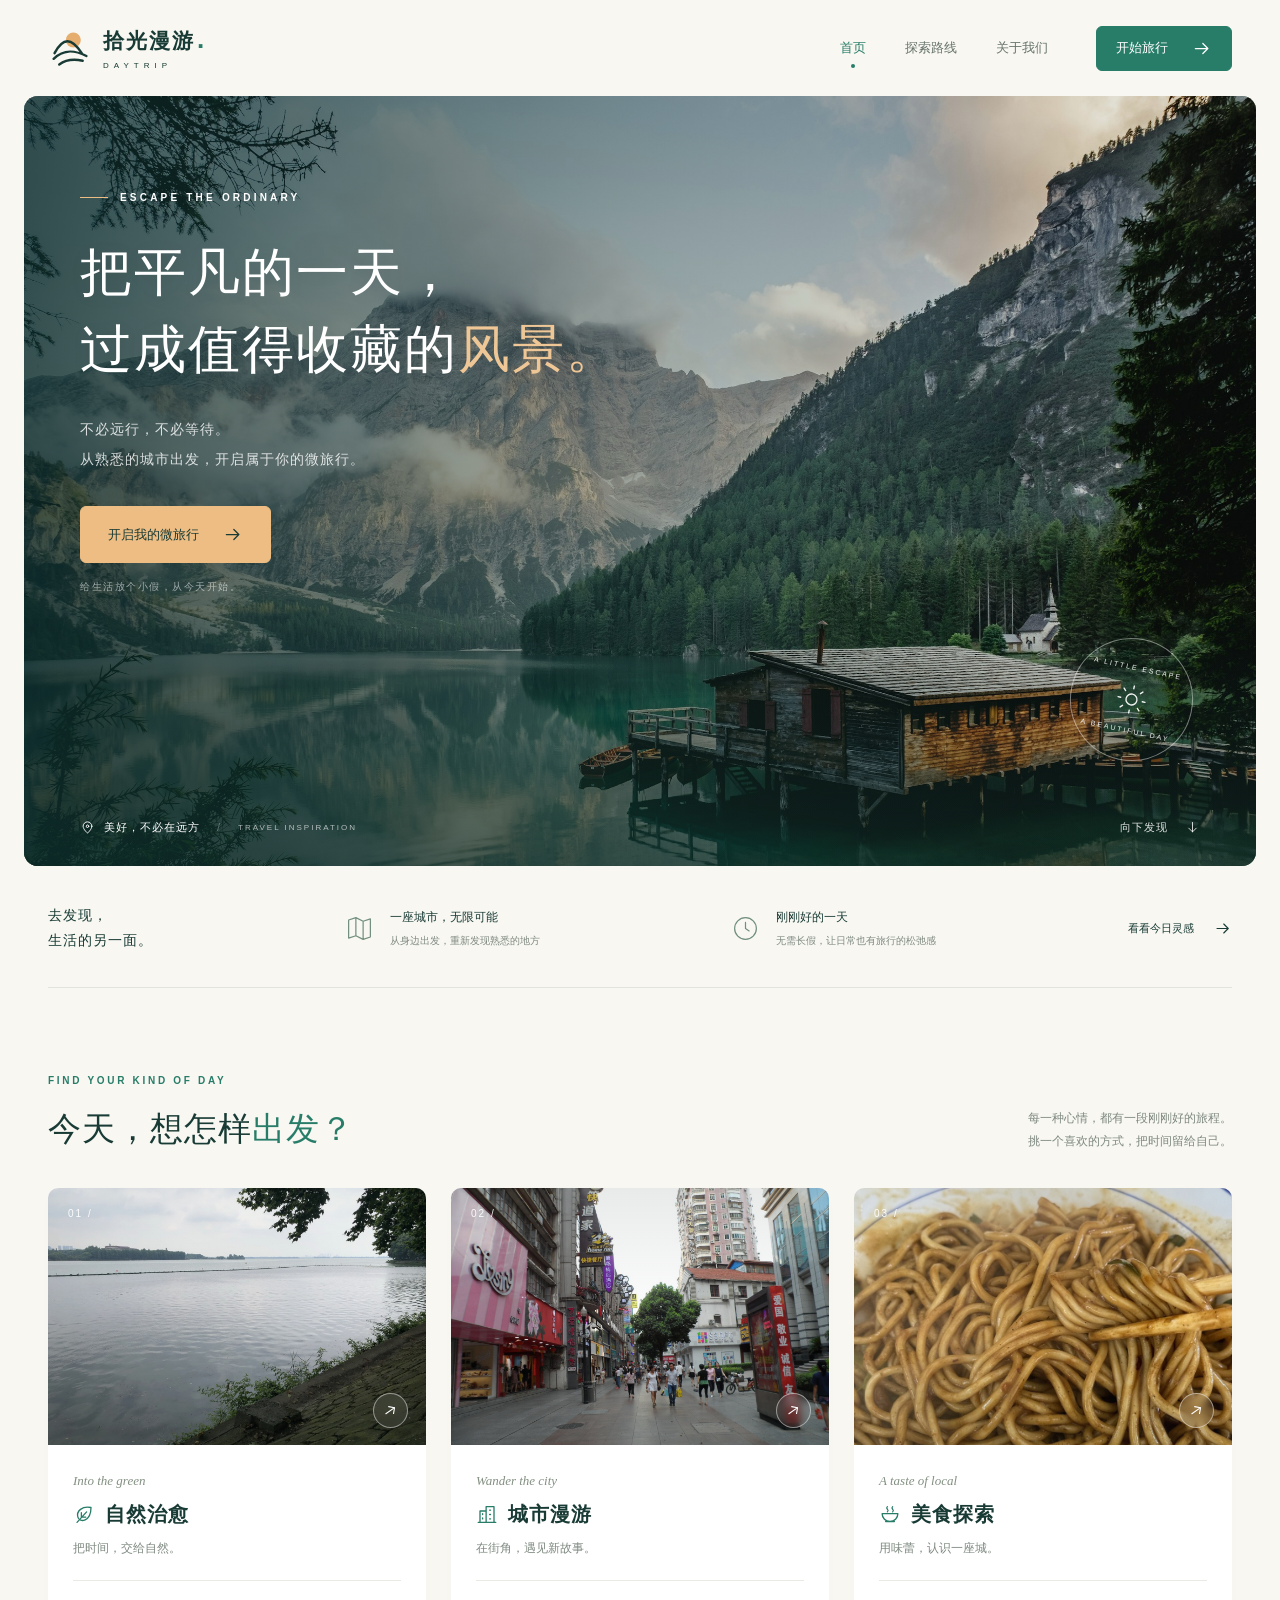
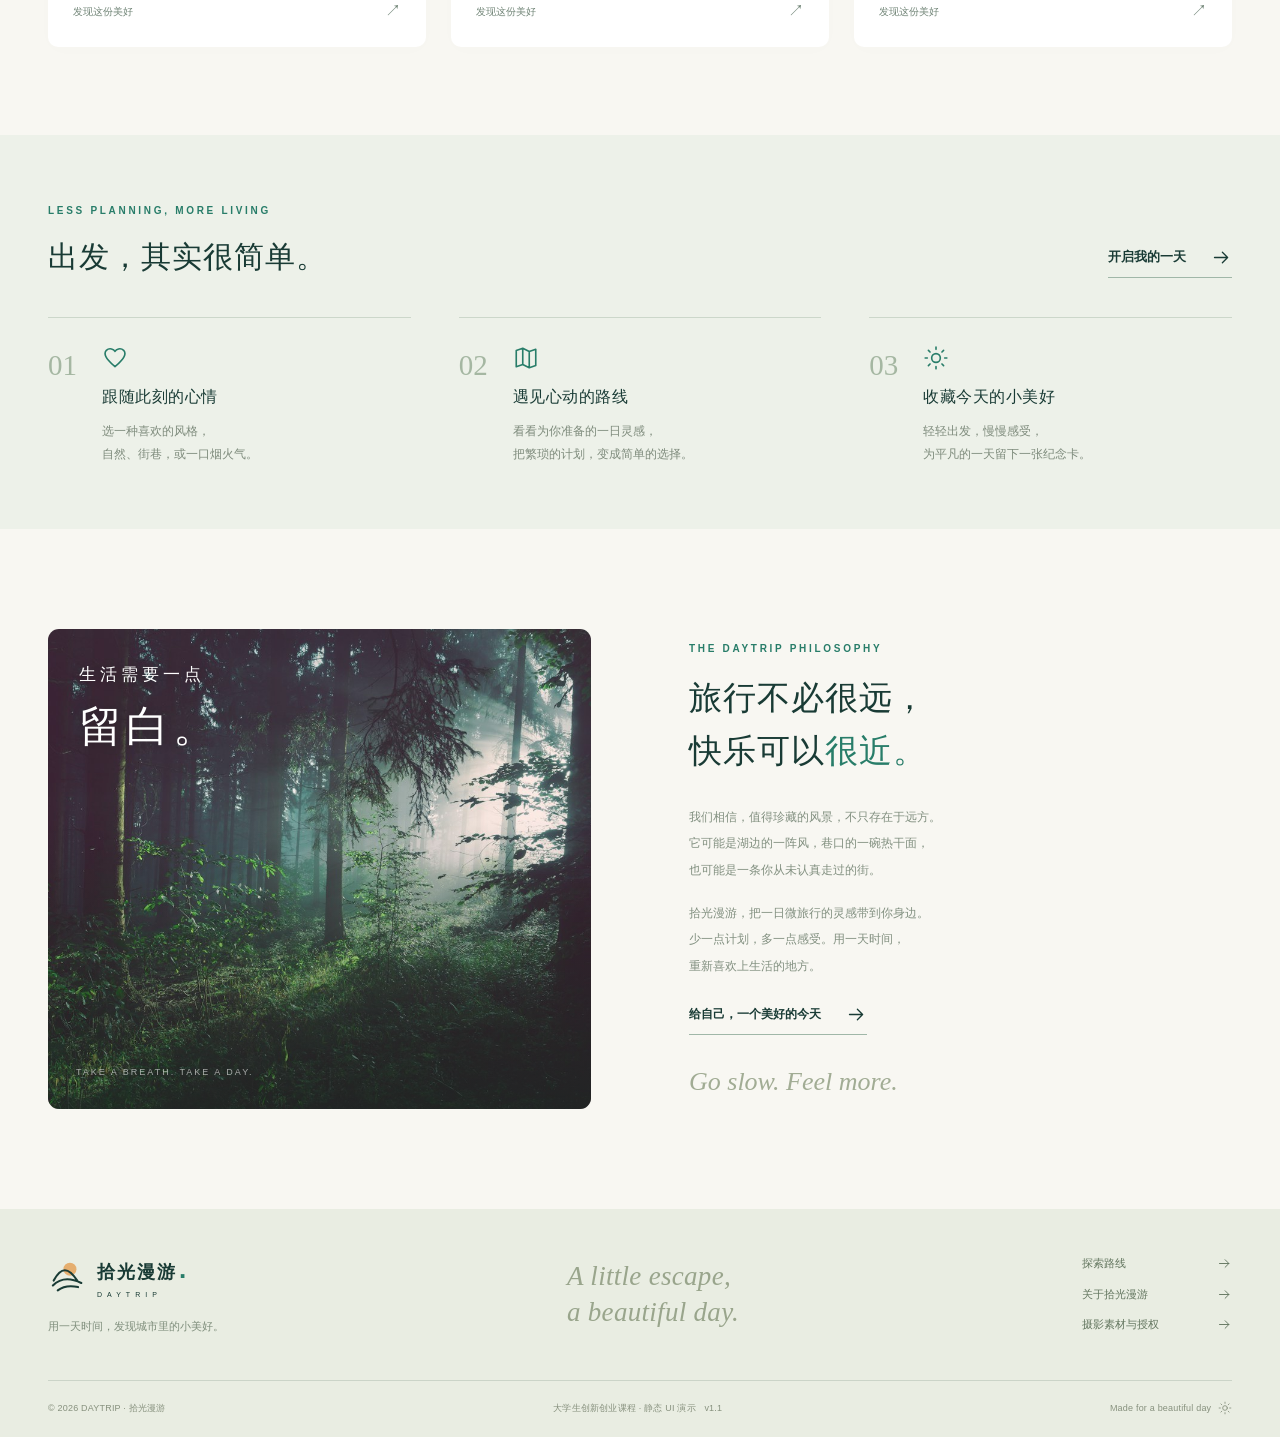
==== index.html @ 318acf4c "Publish Daytrip 1.1 static travel website" ====
<!doctype html>
<html lang="zh-CN">
  <head>
    <meta charset="UTF-8" />
    <meta name="viewport" content="width=device-width, initial-scale=1" />
    <meta name="theme-color" content="#287d69" />
    <meta
      name="description"
      content="用一天时间，发现城市里的小美好。拾光漫游，一日微旅行灵感与规划。"
    />
    <title>拾光漫游 DAYTRIP — 用一天时间，发现城市里的小美好</title>
    <link rel="icon" href="assets/favicon.svg" type="image/svg+xml" />
    <link rel="stylesheet" href="css/style.css" />
    <script src="js/data.js" defer></script>
    <script src="js/main.js" defer></script>
  </head>
  <body data-page="home">
    <a class="skip-link" href="#main-content">跳至主要内容</a>
    <header id="site-header"></header>
    <main id="main-content"></main>
    <footer id="site-footer"></footer>
    <noscript>请启用 JavaScript，以浏览拾光漫游的路线与交互内容。</noscript>
  </body>
</html>
---- css/style.css ----
@charset "UTF-8";
:root {
  --green: #287d69;
  --ink: #193b35;
  --cream: #f8f7f2;
  --sand: #edbd83;
  --mint: #e7efe9;
  --muted: #7e8980;
  --line: #e1e5dc;
  --white: #fff;
  --radius: 12px;
  --max: 1200px;
  --shadow: 0 14px 35px #193b350a;
}
* {
  box-sizing: border-box;
}
html {
  scroll-behavior: smooth;
  scroll-padding-top: 100px;
}
body {
  margin: 0;
  background: var(--cream);
  color: var(--ink);
  font-family: Arial, "PingFang SC", "Microsoft YaHei", sans-serif;
  font-size: 14px;
  line-height: 1.75;
  -webkit-font-smoothing: antialiased;
}
a {
  color: inherit;
  text-decoration: none;
}
button,
input {
  font: inherit;
}
button,
a,
input,
label {
  -webkit-tap-highlight-color: transparent;
}
button {
  cursor: pointer;
}
button:focus-visible,
a:focus-visible,
input:focus-visible {
  outline: 3px solid #d78a36;
  outline-offset: 5px;
}
button {
  color: inherit;
}
img {
  display: block;
  width: 100%;
  height: 100%;
  object-fit: cover;
}
h1,
h2,
h3,
p {
  margin: 0;
}
h1,
h2,
h3 {
  font-weight: 600;
  line-height: 1.45;
}
button svg,
a svg {
  flex-shrink: 0;
}
.icon {
  display: inline-block;
  vertical-align: middle;
  flex-shrink: 0;
  width: 21px;
  height: 21px;
}
.wrap {
  width: min(var(--max), calc(100% - 96px));
  margin-inline: auto;
}
.skip-link {
  position: fixed;
  top: -70px;
  left: 20px;
  z-index: 100;
  background: var(--ink);
  color: #fff;
  padding: 10px 20px;
}
.skip-link:focus {
  top: 10px;
}
.eyebrow {
  font-size: 10px;
  letter-spacing: 2.7px;
  font-weight: 600;
  color: var(--green);
  margin-bottom: 15px;
}
.eyebrow.light {
  color: #fff9;
  letter-spacing: 3px;
}
.serif-accent {
  color: var(--green);
}
.btn {
  display: inline-flex;
  align-items: center;
  justify-content: center;
  gap: 24px;
  border: 1px solid var(--green);
  background: var(--green);
  color: white;
  padding: 15px 25px;
  border-radius: 6px;
  font-size: 13px;
  font-weight: 500;
  line-height: 1.5;
  transition:
    background 0.25s,
    transform 0.25s,
    box-shadow 0.25s;
}
.btn .icon {
  width: 20px;
}
.btn:hover {
  background: #1c6252;
  transform: translateY(-2px);
  box-shadow: 0 7px 18px #193b3517;
}
.btn-sand {
  background: var(--sand);
  border-color: var(--sand);
  color: var(--ink);
  padding: 17px 27px;
}
.btn-sand:hover {
  background: #f7ce9b;
}
.btn-outline {
  background: transparent;
  color: var(--green);
  border-color: #a5b8ab;
}
.btn-outline:hover {
  background: var(--mint);
}
.text-link {
  display: inline-flex;
  gap: 25px;
  align-items: center;
  font-size: 13px;
  font-weight: 600;
  border-bottom: 1px solid #a0b7a8;
  padding-bottom: 9px;
  transition: gap 0.25s;
}
.text-link:hover {
  gap: 32px;
}
.brand {
  display: inline-flex;
  align-items: center;
  gap: 10px;
}
.brand-symbol {
  height: 45px;
  width: 45px;
}
.brand-words {
  display: flex;
  flex-direction: column;
}
.brand-words strong {
  font-size: 21px;
  letter-spacing: 2px;
  line-height: 1.3;
}
.brand-dot {
  color: var(--green);
  font-size: 26px;
  margin-left: 2px;
}
.brand-words small {
  font-size: 8px;
  letter-spacing: 5px;
  line-height: 1.6;
  margin-top: 3px;
}
#site-header {
  height: 96px;
  background: #f8f7f2f5;
  position: relative;
  z-index: 20;
}
.nav-wrap {
  height: 100%;
  width: calc(100% - 96px);
  margin: auto;
  display: flex;
  align-items: center;
  justify-content: space-between;
}
nav {
  display: flex;
  align-items: center;
  gap: 39px;
}
nav > a:not(.btn) {
  position: relative;
  font-size: 13px;
  color: #66736b;
  transition: color 0.2s;
}
nav > a:not(.btn):hover,
nav > a[aria-current] {
  color: var(--green);
}
nav > a[aria-current]:after {
  content: "";
  position: absolute;
  width: 4px;
  height: 4px;
  border-radius: 100%;
  background: var(--green);
  bottom: -9px;
  left: calc(50% - 2px);
}
nav .nav-cta {
  padding: 11px 19px;
  margin-left: 9px;
  gap: 24px;
}
.menu-toggle {
  display: none;
  border: 0;
  background: transparent;
  padding: 10px;
}
.hero {
  position: relative;
  min-height: 615px;
  height: calc(100svh - 130px);
  max-height: 790px;
  margin: 0 24px;
  border-radius: 14px;
  overflow: hidden;
  color: #fff;
  background: linear-gradient(125deg, #264b3f, #8aa087);
}
.hero-image,
.hero-shade {
  position: absolute;
  inset: 0;
}
.hero-image img {
  object-position: center 56%;
}
.hero-shade {
  background:
    linear-gradient(90deg, #0c2b2ac9 0%, #102e2854 48%, #102c2415 80%),
    linear-gradient(0deg, #102d2a8c, transparent 35%);
}
.hero-content {
  position: relative;
  padding: 93px 0 0;
  max-width: 1200px;
  width: calc(100% - 112px);
  margin: auto;
}
.hero .eyebrow {
  display: flex;
  align-items: center;
  gap: 12px;
  font-size: 10px;
  color: #fff;
  letter-spacing: 3.2px;
  margin-bottom: 27px;
}
.hero .eyebrow span {
  height: 1px;
  width: 28px;
  background: #edbd83;
}
.hero h1 {
  font-size: clamp(38px, 4.05vw, 64px);
  line-height: 1.5;
  letter-spacing: 2px;
  font-weight: 500;
  text-shadow: 0 2px 20px #0001;
}
.hero h1 span {
  color: #efc695;
}
.hero-content > p {
  font-size: 14px;
  line-height: 2.15;
  letter-spacing: 1px;
  color: #ffffffcf;
  margin-top: 25px;
}
.hero-content > .btn {
  margin-top: 32px;
}
.hero-note {
  display: block;
  font-size: 10px;
  letter-spacing: 1.5px;
  color: #ffffff91;
  margin-top: 15px;
}
.hero-bottom {
  position: absolute;
  bottom: 28px;
  left: 56px;
  right: 56px;
  display: flex;
  align-items: center;
  justify-content: space-between;
  font-size: 11px;
  letter-spacing: 1px;
}
.hero-bottom > span {
  display: flex;
  align-items: center;
  gap: 9px;
}
.hero-bottom .icon {
  width: 15px;
}
.hero-bottom i {
  font-style: normal;
  opacity: 0.3;
  margin: 0 8px;
}
.hero-bottom small {
  font-size: 8px;
  letter-spacing: 2px;
  opacity: 0.65;
}
.scroll-link {
  display: flex;
  align-items: center;
  gap: 17px;
  color: #fffd;
}
.scroll-link svg {
  transform: rotate(90deg);
}
.hero-seal {
  position: absolute;
  right: 63px;
  bottom: 105px;
  width: 123px;
  height: 123px;
  border: 1px solid #ffffff70;
  border-radius: 100%;
  display: flex;
  flex-direction: column;
  align-items: center;
  justify-content: center;
  gap: 9px;
  transform: rotate(12deg);
  color: #fffe;
}
.hero-seal span {
  font-size: 7px;
  letter-spacing: 2px;
}
.hero-seal .icon {
  width: 33px;
  height: 33px;
  stroke-width: 1;
}
.intro-bar {
  display: flex;
  align-items: center;
  justify-content: space-between;
  padding: 37px 0 34px;
  border-bottom: 1px solid var(--line);
  gap: 20px;
}
.intro-bar-title {
  font-size: 14px;
  line-height: 1.8;
  letter-spacing: 1px;
}
.intro-bar-title strong {
  font-weight: 500;
}
.intro-bar > div:not(:first-child) {
  display: flex;
  align-items: center;
  gap: 16px;
}
.intro-bar > div > .icon {
  width: 29px;
  height: 29px;
  color: #718f7c;
  stroke-width: 1;
}
.intro-bar b {
  font-size: 12px;
  font-weight: 500;
  display: block;
  margin-bottom: 4px;
}
.intro-bar small {
  font-size: 10px;
  color: var(--muted);
  display: block;
}
.intro-bar > a {
  font-size: 11px;
  display: flex;
  align-items: center;
  gap: 20px;
}
.intro-bar > a svg {
  width: 18px;
}
.section {
  padding: 84px 0 88px;
}
.section-heading {
  display: flex;
  align-items: flex-end;
  justify-content: space-between;
  margin-bottom: 35px;
  gap: 25px;
}
.section-heading h2,
.about-copy h2 {
  font-size: 33px;
  letter-spacing: 1px;
  font-weight: 500;
}
.section-heading p {
  color: var(--muted);
  font-size: 12px;
  line-height: 1.9;
}
.theme-grid {
  display: grid;
  grid-template-columns: repeat(3, minmax(0, 1fr));
  gap: 25px;
}
.theme-card {
  display: block;
  min-width: 0;
  border-radius: 10px;
  transition: transform 0.3s;
  background: var(--white);
  overflow: hidden;
  box-shadow: 0 3px 20px #193b3503;
}
.theme-card:hover {
  transform: translateY(-6px);
}
.theme-photo {
  height: 257px;
  position: relative;
  overflow: hidden;
  background: linear-gradient(130deg, #69897e, #b0be99);
}
.theme-photo:after {
  content: "";
  position: absolute;
  inset: 0;
  background: linear-gradient(180deg, #10231e18 0%, transparent 55%, #10231e30);
}
.theme-photo img {
  transition: transform 0.65s;
}
.theme-card:hover img {
  transform: scale(1.045);
}
.photo-number {
  position: absolute;
  left: 20px;
  top: 17px;
  font-size: 10px;
  letter-spacing: 2px;
  color: #fffe;
  z-index: 1;
}
.circle-link {
  position: absolute;
  bottom: 17px;
  right: 18px;
  z-index: 1;
  width: 35px;
  height: 35px;
  display: grid;
  place-items: center;
  border: 1px solid #fff7;
  border-radius: 100%;
  color: #fff;
  background: #fff1;
  backdrop-filter: blur(5px);
}
.circle-link svg {
  width: 17px;
  transform: rotate(-35deg);
}
.theme-body {
  padding: 23px 25px 22px;
}
.theme-english {
  font-family: Georgia, "Times New Roman", serif;
  font-style: italic;
  color: #839082;
  font-size: 13px;
}
.theme-body h3 {
  font-size: 20px;
  display: flex;
  align-items: center;
  gap: 10px;
  margin: 8px 0 9px;
  letter-spacing: 1px;
}
.theme-body h3 svg {
  color: var(--green);
  width: 22px;
}
.theme-body p {
  font-size: 12px;
  color: var(--muted);
}
.theme-action {
  display: flex;
  align-items: center;
  justify-content: space-between;
  margin-top: 21px;
  padding-top: 16px;
  border-top: 1px solid #e7ebe4;
  font-size: 10px;
  color: #718577;
}
.theme-action > span {
  font-size: 16px;
}
.how-section {
  background: #edf1e9;
  padding: 67px 0 63px;
  position: relative;
  overflow: hidden;
}
.how-section .section-heading {
  margin-bottom: 39px;
}
.how-section h2 {
  font-size: 30px;
}
.how-grid {
  display: grid;
  grid-template-columns: repeat(3, 1fr);
  gap: 48px;
}
.how-step {
  position: relative;
  border-top: 1px solid #ccd7ca;
  padding: 26px 0 0 54px;
}
.step-number {
  position: absolute;
  left: 0;
  top: 27px;
  font-family: Georgia, serif;
  font-size: 29px;
  color: #a5b7a2;
  line-height: 1.4;
}
.how-icon {
  margin-bottom: 14px;
  color: var(--green);
}
.how-icon svg {
  width: 26px;
  height: 26px;
}
.how-step h3 {
  font-size: 16px;
  font-weight: 500;
  letter-spacing: 0.5px;
  margin-bottom: 12px;
}
.how-step p {
  font-size: 12px;
  line-height: 1.9;
  color: #7e8b7c;
}
.about-section {
  display: grid;
  grid-template-columns: 1fr 1fr;
  gap: 98px;
  padding-block: 100px;
  align-items: center;
}
.about-photo {
  height: 480px;
  border-radius: 11px;
  overflow: hidden;
  position: relative;
  background: #4c6f55;
}
.about-photo:after {
  content: "";
  position: absolute;
  inset: 0;
  background: linear-gradient(0deg, #0b29187d, transparent 60%);
}
.photo-caption {
  position: absolute;
  bottom: 28px;
  left: 28px;
  color: #fff9;
  font-size: 9px;
  letter-spacing: 2px;
  z-index: 1;
}
.photo-label {
  position: absolute;
  top: 31px;
  left: 31px;
  z-index: 1;
  color: white;
  letter-spacing: 4px;
  font-size: 17px;
  text-shadow: 0 1px 10px #0004;
}
.photo-label em {
  font-size: 43px;
  font-weight: 400;
  font-style: normal;
}
.about-copy h2 {
  line-height: 1.6;
  margin-bottom: 26px;
}
.about-copy > p {
  font-size: 12px;
  color: #829080;
  line-height: 2.2;
  margin-top: 17px;
}
.about-copy .text-link {
  margin-top: 25px;
  font-size: 12px;
}
.about-signature {
  display: block;
  font:
    italic 26px Georgia,
    serif;
  color: #a1ac94;
  margin-top: 32px;
}
.footer-main {
  display: flex;
  justify-content: space-between;
  align-items: center;
  gap: 20px;
  padding-block: 44px;
  border-bottom: 1px solid #cbd4c8;
}
.footer-main .brand-symbol {
  height: 39px;
  width: 39px;
}
.footer-main .brand-words strong {
  font-size: 18px;
}
.footer-main .brand-words small {
  font-size: 7px;
}
.footer-main p {
  font-size: 11px;
  color: #7f8e7c;
  margin-top: 13px;
}
.footer-script {
  font:
    italic 27px/1.35 Georgia,
    serif;
  color: #99a58c;
  letter-spacing: 0.3px;
}
.footer-links {
  display: flex;
  flex-direction: column;
  gap: 11px;
  min-width: 150px;
}
.footer-links a {
  font-size: 11px;
  display: flex;
  align-items: center;
  justify-content: space-between;
  gap: 30px;
  color: #63765f;
}
.footer-links .icon {
  width: 15px;
  height: 15px;
}
.footer-bottom {
  padding-block: 20px;
  display: flex;
  justify-content: space-between;
  gap: 20px;
  font-size: 9px;
  color: #87917e;
  letter-spacing: 0.2px;
}
.footer-bottom .icon {
  width: 14px;
  height: 14px;
  margin-left: 4px;
}
.version {
  margin-left: 6px;
}
#site-footer {
  background: #e9ede2;
}
.progress-steps {
  display: flex;
  align-items: center;
  justify-content: center;
  padding-top: 40px;
  gap: 26px;
  font-size: 11px;
  color: #a2aaa0;
}
.progress-steps > span {
  display: flex;
  align-items: center;
  gap: 9px;
}
.progress-steps b {
  border: 1px solid #d7dfd3;
  border-radius: 50%;
  width: 26px;
  height: 26px;
  display: grid;
  place-items: center;
  font-size: 9px;
  font-weight: 400;
}
.progress-steps b svg {
  width: 13px;
}
.progress-steps > i {
  width: 64px;
  height: 1px;
  background: #dfe5db;
}
.progress-steps > .active {
  color: var(--green);
}
.progress-steps > .active b {
  border-color: #9ab6a4;
  background: #e8efe7;
}
.page-heading {
  text-align: center;
  padding: 45px 0 40px;
}
.page-heading h1 {
  font-size: 35px;
  font-weight: 500;
  letter-spacing: 1px;
  line-height: 1.6;
}
.page-heading > p {
  font-size: 12px;
  color: #859080;
  margin-top: 13px;
  line-height: 2;
}
.planner-section {
  padding-bottom: 83px;
}
.style-fieldset,
.duration-fieldset {
  border: 0;
  padding: 0;
  margin: 0;
  min-width: 0;
}
legend {
  font-size: 13px;
  font-weight: 500;
  padding: 0;
  margin-bottom: 20px;
}
legend > span {
  color: #95a68e;
  font-family: Georgia, serif;
  margin-right: 10px;
}
legend small {
  font-size: 10px;
  color: #99a18f;
  font-weight: 400;
  margin-left: 14px;
}
.choice-card {
  cursor: pointer;
  background: transparent;
  box-shadow: none;
  position: relative;
  overflow: visible;
}
.choice-card input {
  position: absolute;
  opacity: 0;
  width: 1px;
  height: 1px;
}
.choice-content {
  display: block;
  border: 2px solid transparent;
  background: white;
  border-radius: 11px;
  overflow: hidden;
  transition:
    border-color 0.2s,
    box-shadow 0.2s;
}
.choice-content .theme-photo {
  height: 228px;
}
.choice-content .theme-body {
  padding: 20px 22px 23px;
}
.choice-content .theme-body h3 {
  font-size: 19px;
}
.choice-content .theme-body p {
  font-size: 11px;
}
.choice-card input:checked + .choice-content {
  border-color: var(--green);
  box-shadow: 0 0 0 4px #287d6908;
}
.choice-card input:focus-visible + .choice-content {
  outline: 3px solid #d78a36;
  outline-offset: 4px;
}
.selection-mark {
  position: absolute;
  top: 17px;
  right: 17px;
  border: 1px solid #fffa;
  background: #fff2;
  border-radius: 50%;
  width: 25px;
  height: 25px;
  display: grid;
  place-items: center;
  z-index: 2;
  transition: background 0.2s;
}
.selection-mark .icon {
  width: 15px;
  opacity: 0;
  color: #fff;
}
.choice-card input:checked + .choice-content .selection-mark {
  background: var(--green);
  border-color: var(--green);
}
.choice-card input:checked + .choice-content .selection-mark svg {
  opacity: 1;
}
.duration-fieldset {
  margin-top: 36px;
}
.duration-options {
  display: grid;
  grid-template-columns: 1fr 1fr;
  gap: 20px;
}
.duration-options label {
  position: relative;
  cursor: pointer;
}
.duration-options input {
  position: absolute;
  opacity: 0;
}
.duration-options label > span {
  border: 1px solid var(--line);
  border-radius: 8px;
  padding: 17px 24px;
  display: flex;
  gap: 16px;
  align-items: center;
  transition:
    background 0.2s,
    border-color 0.2s;
  background: #fff8;
}
.duration-options svg {
  color: #8ca38b;
  width: 25px;
  height: 25px;
}
.duration-options b {
  display: block;
  font-size: 13px;
  font-weight: 500;
}
.duration-options small {
  display: block;
  font-size: 10px;
  color: #95a08e;
  margin-top: 4px;
}
.duration-options i {
  width: 16px;
  height: 16px;
  border: 1px solid #b6c2b1;
  border-radius: 50%;
  margin-left: auto;
  flex-shrink: 0;
}
.duration-options input:checked + span {
  background: #eaf0e8;
  border-color: #78a08a;
}
.duration-options input:checked + span i {
  border: 5px solid var(--green);
  background: white;
}
.duration-options input:focus-visible + span {
  outline: 3px solid #d78a36;
  outline-offset: 4px;
}
.choose-bottom {
  display: flex;
  align-items: center;
  justify-content: space-between;
  margin-top: 35px;
  padding-top: 26px;
  border-top: 1px solid var(--line);
  gap: 25px;
}
.choose-bottom > p {
  font-size: 11px;
  color: #7d8d78;
}
.choose-bottom > p svg {
  width: 15px;
  margin-right: 5px;
}
.choose-bottom > p small {
  display: block;
  font-size: 9px;
  color: #98a18f;
  margin-top: 6px;
}
.choose-bottom .btn {
  gap: 40px;
  white-space: nowrap;
}
.routes-section {
  padding-bottom: 70px;
}
.routes-section .page-heading {
  padding-bottom: 43px;
}
.route-toolbar {
  display: flex;
  justify-content: space-between;
  align-items: center;
  padding-bottom: 20px;
  margin-bottom: 25px;
  border-bottom: 1px solid var(--line);
  gap: 20px;
}
.city-label {
  display: inline-flex;
  gap: 7px;
  align-items: center;
  font-size: 12px;
}
.city-label .icon {
  width: 17px;
  color: var(--green);
}
.city-label > span {
  font-size: 9px;
  letter-spacing: 2px;
  color: #9aa490;
  margin-left: 5px;
}
.route-filters {
  display: flex;
  gap: 5px;
}
.filter {
  border: 0;
  background: transparent;
  padding: 8px 16px;
  border-radius: 5px;
  color: #7c8b75;
  font-size: 11px;
  transition: background 0.2s;
}
.filter:hover {
  background: #edf0e9;
}
.filter.active {
  background: var(--green);
  color: white;
}
.filter small {
  font-size: 9px;
  opacity: 0.7;
  margin-left: 5px;
}
.route-grid {
  display: grid;
  grid-template-columns: repeat(3, minmax(0, 1fr));
  gap: 24px;
}
.route-card {
  background: white;
  border-radius: 11px;
  overflow: hidden;
  box-shadow: var(--shadow);
  transition: transform 0.3s;
  min-width: 0;
}
.route-card[hidden] {
  display: none;
}
.route-card:hover {
  transform: translateY(-5px);
}
.route-photo {
  display: block;
  height: 260px;
  overflow: hidden;
  position: relative;
  background: linear-gradient(135deg, #769c8b, #b7bc95);
}
.route-photo:after {
  content: "";
  position: absolute;
  inset: 0;
  background: linear-gradient(0deg, #153c3270, transparent 60%);
}
.route-photo img {
  transition: transform 0.6s;
}
.route-photo:hover img {
  transform: scale(1.04);
}
.recommended {
  position: absolute;
  top: 18px;
  left: 18px;
  background: #faf9ed;
  color: var(--green);
  font-size: 10px;
  border-radius: 4px;
  padding: 4px 12px;
  z-index: 1;
}
.route-photo-caption {
  position: absolute;
  bottom: 19px;
  left: 23px;
  font:
    italic 19px Georgia,
    serif;
  color: white;
  z-index: 1;
}
.route-card-body {
  padding: 23px;
}
.route-card-meta {
  display: flex;
  justify-content: space-between;
  align-items: center;
  gap: 8px;
}
.tag {
  display: inline-flex;
  align-items: center;
  gap: 5px;
  font-size: 10px;
  line-height: 1.5;
  padding: 5px 9px;
  border-radius: 4px;
  color: #337c5f;
  background: #edf3e9;
}
.tag svg {
  width: 13px;
  height: 13px;
}
.tag.blue {
  color: #5a818e;
  background: #ecf2f4;
}
.tag.orange {
  color: #a77743;
  background: #fcf0e0;
}
.route-card-meta > span:last-child {
  font-size: 9px;
  color: #8b9687;
  display: flex;
  gap: 5px;
  align-items: center;
}
.route-card-meta > span:last-child svg {
  width: 13px;
  height: 13px;
}
.route-card h2 {
  font-size: 19px;
  margin: 16px 0 12px;
  font-weight: 500;
}
.route-card h2 a:hover {
  color: var(--green);
}
.route-card-body > p {
  font-size: 11px;
  line-height: 2;
  color: #8a9383;
  min-height: 44px;
}
.keywords {
  display: flex;
  gap: 10px;
  flex-wrap: wrap;
  margin-top: 16px;
  color: #96a18f;
  font-size: 9px;
}
.keywords span:before {
  content: "#";
  margin-right: 2px;
  opacity: 0.6;
}
.route-card-bottom {
  border-top: 1px solid #e8ece4;
  margin-top: 24px;
  padding-top: 19px;
  display: flex;
  align-items: center;
  justify-content: space-between;
  gap: 10px;
}
.route-card-bottom > span > b {
  font-size: 16px;
  font-weight: 500;
  line-height: 1.4;
  color: var(--green);
  display: block;
}
.route-card-bottom b small {
  font-size: 9px;
  color: #a2ab9a;
  font-weight: 400;
}
.route-card-bottom > span > small {
  font-size: 8px;
  color: #98a28d;
  display: block;
  margin-top: 3px;
}
.btn-small {
  font-size: 11px;
  padding: 11px 15px;
  gap: 15px;
}
.btn-small svg {
  width: 15px;
  height: 15px;
}
.recommend-note {
  margin: -3px 0 23px;
  background: #eaf0e7;
  border-radius: 5px;
  padding: 12px 17px;
  color: #668160;
  font-size: 11px;
  display: flex;
  align-items: center;
  gap: 8px;
}
.recommend-note > .icon {
  width: 16px;
  height: 16px;
}
.recommend-note > a {
  margin-left: auto;
  display: flex;
  gap: 9px;
  align-items: center;
  font-size: 10px;
  white-space: nowrap;
}
.recommend-note a svg {
  width: 15px;
  height: 15px;
}
.route-footnote {
  text-align: center;
  color: #73876b;
  font-size: 12px;
  margin: 31px auto 0;
}
.route-footnote > .icon {
  width: 16px;
  height: 16px;
  margin-right: 5px;
}
.route-footnote > span {
  display: block;
  color: #9ca491;
  font-size: 9px;
  margin-top: 7px;
}
.route-help {
  background: #eaf0e5;
  margin-top: 53px;
  border-radius: 10px;
  padding: 32px 36px;
  display: flex;
  justify-content: space-between;
  align-items: center;
  gap: 25px;
}
.route-help .eyebrow {
  font-size: 8px;
  letter-spacing: 2px;
  display: block;
  margin-bottom: 6px;
}
.route-help h3 {
  font-size: 22px;
  font-weight: 500;
}
.route-help p {
  font-size: 11px;
  color: #89947e;
  margin-top: 8px;
}
.route-help .text-link {
  font-size: 11px;
  white-space: nowrap;
}
.detail-hero {
  height: 410px;
  position: relative;
  overflow: hidden;
  background: linear-gradient(110deg, #28594c, #8fab97);
  color: white;
  margin: 0 24px;
  border-radius: 12px;
}
.detail-hero-image,
.detail-overlay {
  position: absolute;
  inset: 0;
}
.detail-hero-image img {
  object-position: center 55%;
}
.detail-overlay {
  background:
    linear-gradient(90deg, #113d33cc, #12392d45),
    linear-gradient(0deg, #10382e66, transparent);
}
.detail-hero-content {
  position: relative;
  height: 100%;
  padding-block: 28px 38px;
  display: flex;
  flex-direction: column;
  justify-content: space-between;
}
.back-light {
  display: flex;
  align-items: center;
  gap: 10px;
  font-size: 11px;
  color: #fff9;
  align-self: flex-start;
}
.back-light:hover {
  color: #fff;
}
.back-light svg {
  width: 16px;
}
.detail-hero .tag {
  background: #ffffff26;
  color: white;
  backdrop-filter: blur(5px);
  padding: 5px 11px;
  margin-bottom: 18px;
}
.detail-hero .eyebrow {
  font-size: 9px;
  margin-bottom: 11px;
}
.detail-hero h1 {
  font-size: 43px;
  font-weight: 500;
  letter-spacing: 2px;
  margin-bottom: 12px;
}
.detail-hero p {
  font-size: 13px;
  letter-spacing: 1px;
  color: #fffc;
}
.detail-location {
  position: absolute;
  right: 0;
  bottom: 39px;
  font-size: 10px;
  letter-spacing: 1px;
  display: flex;
  gap: 7px;
  align-items: center;
  color: #fffb;
}
.detail-location svg {
  width: 16px;
  height: 16px;
}
.overview {
  padding: 29px 0 30px;
  display: grid;
  grid-template-columns: repeat(4, 1fr);
  border-bottom: 1px solid var(--line);
  gap: 20px;
}
.overview > div {
  display: flex;
  align-items: center;
  gap: 14px;
  padding-left: 22px;
  border-left: 1px solid var(--line);
}
.overview > div:first-child {
  border: 0;
  padding-left: 0;
}
.overview > div > .icon {
  color: #7e9b7d;
  width: 24px;
  height: 24px;
}
.overview small {
  display: block;
  font-size: 10px;
  color: #9aa48e;
  margin-bottom: 5px;
}
.overview b {
  display: block;
  font-size: 12px;
  font-weight: 500;
}
.detail-grid {
  display: grid;
  grid-template-columns: minmax(0, 1fr) 300px;
  gap: 75px;
  padding-top: 53px;
}
.itinerary > h2 {
  font-size: 29px;
  font-weight: 500;
}
.itinerary-intro {
  font-size: 12px;
  color: #8f9a84;
  margin-top: 12px;
}
.timeline {
  list-style: none;
  padding: 0;
  margin: 38px 0 0;
}
.timeline-item {
  display: flex;
  position: relative;
  gap: 22px;
  padding-bottom: 33px;
}
.timeline-item:before {
  content: "";
  position: absolute;
  top: 25px;
  bottom: -1px;
  left: 67px;
  border-left: 1px dashed #c8d4c1;
}
.timeline-item:last-child:before {
  display: none;
}
.timeline-time {
  display: flex;
  align-items: flex-start;
  gap: 16px;
  flex-shrink: 0;
  padding-top: 0;
}
.timeline-time > span {
  font-size: 12px;
  color: #74926e;
  min-width: 40px;
  padding-top: 2px;
}
.timeline-time > i {
  font-size: 8px;
  width: 22px;
  height: 22px;
  display: grid;
  place-items: center;
  background: #e4eddf;
  color: #65865f;
  font-style: normal;
  border: 4px solid var(--cream);
  border-radius: 50%;
  position: relative;
  z-index: 1;
}
.timeline-content {
  flex: 1;
  min-width: 0;
  padding-top: 0;
}
.stop-label {
  display: flex;
  gap: 5px;
  align-items: center;
  color: #8c9b81;
  font-size: 9px;
}
.stop-label .icon {
  width: 13px;
  height: 13px;
}
.timeline-content h3 {
  font-size: 17px;
  font-weight: 500;
  margin-top: 9px;
  line-height: 1.6;
}
.timeline-content p {
  font-size: 11px;
  color: #88917f;
  line-height: 2.05;
  margin-top: 9px;
}
.stop-photo {
  height: 200px;
  margin-top: 18px;
  border-radius: 7px;
  overflow: hidden;
  background: linear-gradient(120deg, #87a48a, #c4c9b1);
}
.journey-sidebar {
  align-self: start;
  position: sticky;
  top: 26px;
}
.mini-map {
  border: 1px solid #e1e6d9;
  background: #eff3ea;
  border-radius: 10px;
  text-align: center;
  padding: 25px 19px 20px;
  overflow: hidden;
}
.mini-map .eyebrow {
  font-size: 8px;
  letter-spacing: 2px;
  margin-bottom: 9px;
}
.mini-map h3 {
  font-size: 17px;
  font-weight: 500;
}
.route-drawing {
  width: 100%;
  height: 210px;
  margin: 4px 0;
}
.route-drawing text {
  fill: #7b9471;
  font-size: 10px;
  font-family: Arial, "Microsoft YaHei", sans-serif;
}
.mini-map > p {
  font-size: 12px;
  line-height: 2;
  color: #789070;
}
.mini-map > small {
  display: block;
  font-size: 8px;
  color: #a3af94;
  margin-top: 13px;
}
.tips {
  margin-top: 26px;
  padding: 23px 0 0;
  border-top: 1px solid var(--line);
}
.tips h3 {
  font-size: 13px;
  font-weight: 500;
  display: flex;
  align-items: center;
  gap: 9px;
}
.tips h3 svg {
  width: 20px;
  height: 20px;
  color: #9da779;
}
.tips ul {
  padding-left: 17px;
  margin: 15px 0 0;
}
.tips li {
  font-size: 11px;
  color: #8e9982;
  margin-bottom: 10px;
  padding-left: 4px;
}
.tips li::marker {
  color: #a2b393;
}
.demo-note {
  font-size: 9px;
  line-height: 1.9;
  color: #a3ab98;
  margin-top: 22px;
  padding-top: 17px;
  border-top: 1px solid var(--line);
}
.detail-finish {
  background: #eaf0e5;
  border-radius: 10px;
  padding: 33px;
  display: flex;
  align-items: center;
  justify-content: space-between;
  gap: 25px;
  margin-top: 5px;
}
.detail-finish .eyebrow {
  font-size: 8px;
  margin-bottom: 9px;
}
.detail-finish h2 {
  font-size: 24px;
  font-weight: 500;
}
.detail-finish p {
  font-size: 11px;
  color: #91a087;
  margin-top: 9px;
}
.detail-finish .btn {
  white-space: nowrap;
  gap: 20px;
  font-size: 12px;
}
.detail-back {
  margin: 28px 0 52px;
  font-size: 11px;
  gap: 10px;
}
.detail-back svg {
  width: 16px;
}
.finish-section {
  padding: 22px 0 65px;
  text-align: center;
}
.finish-section .page-heading {
  padding: 15px 0 30px;
}
.completion-check {
  display: grid;
  place-items: center;
  background: #e6eee2;
  border: 1px solid #d5e3ce;
  border-radius: 50%;
  width: 41px;
  height: 41px;
  color: var(--green);
  margin: 0 auto 20px;
}
.completion-check svg {
  width: 21px;
}
.finish-section .page-heading h1 {
  font-size: 31px;
}
.finish-section .eyebrow {
  font-size: 8px;
  margin-bottom: 12px;
  letter-spacing: 2.5px;
}
.memory-card {
  max-width: 700px;
  margin: auto;
  background: #fff;
  border: 1px solid #e8e9df;
  padding: 10px;
  border-radius: 11px;
  text-align: left;
  box-shadow: 0 20px 50px #25402d0b;
  position: relative;
  overflow: hidden;
  transform: rotate(-1deg);
}
.memory-photo {
  height: 240px;
  position: relative;
  overflow: hidden;
  border-radius: 5px;
  background: linear-gradient(135deg, #38765e, #a9b78b);
}
.memory-photo:after {
  content: "";
  position: absolute;
  inset: 0;
  background: linear-gradient(0deg, #133b2d7d, transparent 70%);
}
.memory-photo-title {
  position: absolute;
  left: 26px;
  bottom: 24px;
  color: white;
  font:
    italic 33px Georgia,
    serif;
  z-index: 1;
}
.memory-label {
  position: absolute;
  top: 19px;
  left: 21px;
  font-size: 7px;
  color: #fff;
  letter-spacing: 2px;
}
.memory-content {
  padding: 22px 25px 6px;
  position: relative;
}
.memory-topline {
  display: flex;
  align-items: center;
  gap: 9px;
  font-size: 8px;
  letter-spacing: 1px;
  color: #a3ab96;
}
.memory-topline svg {
  width: 13px;
  height: 13px;
}
.memory-content h2 {
  font-size: 25px;
  font-weight: 500;
  margin-top: 14px;
  padding-right: 128px;
}
.memory-content > p {
  font-size: 11px;
  color: #8a9a7d;
  margin-top: 12px;
  padding-right: 115px;
}
.memory-stamp {
  position: absolute;
  right: 23px;
  top: 28px;
  border: 2px solid #b78356;
  border-radius: 50%;
  width: 105px;
  height: 105px;
  color: #af7b50;
  display: flex;
  flex-direction: column;
  align-items: center;
  justify-content: center;
  outline: 1px solid #b7835680;
  outline-offset: -7px;
  transform: rotate(14deg);
  animation: stamp 0.7s 0.25s both;
  line-height: 1.6;
  opacity: 0.8;
}
.memory-stamp > span {
  font-size: 8px;
  letter-spacing: 1px;
}
.memory-stamp svg {
  width: 23px;
  height: 23px;
  margin-top: 3px;
}
.memory-stamp > b {
  font-size: 12px;
  font-weight: 500;
  margin-top: 3px;
}
.memory-stamp small {
  font-size: 5px;
  letter-spacing: 1px;
  margin-top: 2px;
}
.memory-details {
  display: flex;
  gap: 26px;
  align-items: center;
  color: #99a38e;
  font-size: 9px;
  margin-top: 25px;
}
.memory-details > span {
  display: flex;
  gap: 4px;
  align-items: center;
}
.memory-details svg {
  width: 12px;
  height: 12px;
}
.memory-bottom {
  display: flex;
  justify-content: space-between;
  border-top: 1px dashed #d5ddcc;
  margin-top: 19px;
  padding-top: 15px;
  font-size: 6px;
  letter-spacing: 1.8px;
  color: #a7b09b;
}
.finish-note {
  font-size: 10px;
  color: #97a28b;
  margin-top: 24px;
}
.finish-note .icon {
  width: 13px;
  height: 13px;
  margin-right: 4px;
}
.finish-actions {
  display: flex;
  justify-content: center;
  gap: 13px;
  margin-top: 23px;
}
.finish-actions .btn {
  font-size: 12px;
  min-width: 165px;
  gap: 30px;
}
.finish-detail-link {
  display: inline-block;
  font-size: 10px;
  color: #9ba78f;
  margin-top: 17px;
  text-decoration: underline;
  text-underline-offset: 5px;
}
.will-reveal {
  opacity: 0;
  transform: translateY(17px);
  transition:
    opacity 0.65s,
    transform 0.65s;
}
.will-reveal.visible {
  opacity: 1;
  transform: translateY(0);
}
.theme-card.will-reveal.visible:hover {
  transform: translateY(-6px);
}
.image-unavailable:before {
  content: "DAYTRIP · 留一处风景给想象";
  position: absolute;
  left: 50%;
  top: 50%;
  transform: translate(-50%, -50%);
  color: #fff9;
  font-size: 11px;
  letter-spacing: 2px;
  width: 90%;
  text-align: center;
}
.image-unavailable {
  position: relative;
  background: linear-gradient(135deg, #638f7b, #a9b68d);
}
@keyframes stamp {
  from {
    opacity: 0;
    transform: rotate(30deg) scale(1.5);
  }
  to {
    opacity: 0.8;
    transform: rotate(14deg) scale(1);
  }
}
@media (min-width: 1600px) {
  .hero-content {
    padding-top: 112px;
  }
  .hero {
    margin-inline: 32px;
  }
  .hero-bottom {
    left: max(70px, calc((100% - 1200px) / 2));
    right: max(70px, calc((100% - 1200px) / 2));
  }
  .hero-seal {
    right: max(80px, calc((100% - 1200px) / 2));
    bottom: 115px;
  }
  .nav-wrap {
    max-width: 1536px;
  }
  .theme-photo {
    height: 285px;
  }
}
@media (max-width: 1100px) {
  .wrap {
    width: calc(100% - 64px);
  }
  .nav-wrap {
    width: calc(100% - 64px);
  }
  .hero-content {
    width: calc(100% - 80px);
    padding-top: 91px;
  }
  .hero {
    min-height: 580px;
    max-height: 680px;
  }
  .hero h1 {
    font-size: 44px;
  }
  .hero-bottom {
    left: 40px;
    right: 40px;
  }
  .hero-seal {
    right: 43px;
    width: 105px;
    height: 105px;
  }
  .intro-bar-title {
    display: none;
  }
  .theme-grid,
  .route-grid {
    gap: 18px;
  }
  .theme-photo {
    height: 225px;
  }
  .theme-body {
    padding: 20px;
  }
  .section-heading h2,
  .about-copy h2 {
    font-size: 29px;
  }
  .about-section {
    gap: 55px;
  }
  .about-photo {
    height: 430px;
  }
  .route-card-body {
    padding: 19px;
  }
  .route-card h2 {
    font-size: 17px;
  }
  .route-card-meta > span:last-child {
    font-size: 8px;
  }
  .route-card-bottom {
    gap: 7px;
  }
  .btn-small {
    padding: 10px 11px;
    gap: 10px;
  }
  .detail-grid {
    gap: 40px;
    grid-template-columns: minmax(0, 1fr) 260px;
  }
  .detail-finish h2 {
    font-size: 21px;
  }
  .detail-finish .btn {
    font-size: 11px;
    padding-inline: 18px;
  }
  .overview > div {
    padding-left: 13px;
    gap: 10px;
  }
  .overview b {
    font-size: 11px;
  }
  .choice-content .theme-body {
    padding-inline: 17px;
  }
  .choice-content .theme-body p {
    font-size: 10px;
  }
  .how-grid {
    gap: 30px;
  }
}
@media (max-width: 760px) {
  .wrap {
    width: calc(100% - 40px);
  }
  #site-header {
    height: 79px;
  }
  .nav-wrap {
    width: calc(100% - 40px);
  }
  .brand-symbol {
    width: 37px;
    height: 37px;
  }
  .brand-words strong {
    font-size: 18px;
  }
  .brand-words small {
    font-size: 6px;
    letter-spacing: 4px;
  }
  .menu-toggle {
    display: block;
  }
  nav {
    display: none;
    position: absolute;
    top: 79px;
    left: 0;
    right: 0;
    padding: 24px;
    background: #f8f7f2fa;
    box-shadow: 0 15px 20px #193b3512;
    backdrop-filter: blur(16px);
    align-items: stretch;
    gap: 0;
  }
  nav.open {
    display: flex;
    flex-direction: column;
  }
  nav > a:not(.btn) {
    padding: 12px 0;
    font-size: 14px;
  }
  nav > a[aria-current]:after {
    display: none;
  }
  nav .nav-cta {
    margin: 15px 0 0;
    align-self: flex-start;
  }
  .hero {
    margin-inline: 12px;
    min-height: 600px;
    height: calc(100svh - 96px);
    max-height: 740px;
    border-radius: 10px;
  }
  .hero-content {
    width: calc(100% - 46px);
    padding-top: 73px;
  }
  .hero .eyebrow {
    font-size: 8px;
    letter-spacing: 2.1px;
    margin-bottom: 28px;
    gap: 8px;
  }
  .hero .eyebrow span {
    width: 20px;
  }
  .hero h1 {
    font-size: clamp(30px, 6.8vw, 48px);
    letter-spacing: 1px;
    line-height: 1.6;
  }
  .hero-content > p {
    font-size: 12px;
    letter-spacing: 0.5px;
    margin-top: 25px;
  }
  .hero-content > .btn {
    margin-top: 28px;
    font-size: 12px;
    padding: 16px 21px;
  }
  .hero-note {
    font-size: 8px;
    letter-spacing: 1px;
  }
  .hero-shade {
    background:
      linear-gradient(90deg, #0e322cbb, #0e322c35),
      linear-gradient(0deg, #10382b70, transparent);
  }
  .hero-image img {
    object-position: 60% center;
  }
  .hero-bottom {
    left: 24px;
    right: 24px;
    bottom: 23px;
    font-size: 9px;
  }
  .hero-bottom small,
  .hero-bottom i {
    display: none;
  }
  .hero-bottom .icon {
    width: 13px;
  }
  .hero-seal {
    width: 83px;
    height: 83px;
    right: 26px;
    bottom: 90px;
    gap: 5px;
  }
  .hero-seal span {
    font-size: 5px;
    letter-spacing: 1.3px;
  }
  .hero-seal .icon {
    width: 24px;
    height: 24px;
  }
  .intro-bar {
    padding: 28px 0;
    gap: 14px;
    flex-wrap: wrap;
  }
  .intro-bar > div:not(:first-child) {
    gap: 10px;
    flex: 1;
    min-width: 140px;
  }
  .intro-bar > div > .icon {
    width: 22px;
    height: 22px;
  }
  .intro-bar b {
    font-size: 10px;
  }
  .intro-bar small {
    font-size: 8px;
    line-height: 1.7;
  }
  .intro-bar > a {
    display: none;
  }
  .section {
    padding: 53px 0;
  }
  .section-heading {
    display: block;
    margin-bottom: 25px;
  }
  .section-heading h2,
  .about-copy h2 {
    font-size: 26px;
  }
  .section-heading p {
    font-size: 11px;
    margin-top: 17px;
  }
  .eyebrow {
    font-size: 8px;
    letter-spacing: 2px;
    margin-bottom: 12px;
  }
  .theme-grid {
    grid-template-columns: 1fr;
    gap: 22px;
  }
  .theme-photo {
    height: 270px;
  }
  .theme-body {
    padding: 20px 23px;
  }
  .theme-body h3 {
    font-size: 20px;
  }
  .theme-action {
    margin-top: 17px;
    padding-top: 13px;
  }
  .how-section {
    padding: 43px 0;
  }
  .how-section .text-link {
    margin-top: 23px;
    font-size: 11px;
  }
  .how-section h2 {
    font-size: 26px;
  }
  .how-grid {
    grid-template-columns: 1fr;
    gap: 25px;
  }
  .how-step {
    padding: 22px 0 0 54px;
    min-height: 130px;
  }
  .how-icon {
    float: left;
    margin-right: 15px;
  }
  .how-step p {
    font-size: 11px;
  }
  .how-step h3 {
    font-size: 15px;
  }
  .step-number {
    top: 20px;
  }
  .about-section {
    grid-template-columns: 1fr;
    gap: 35px;
    padding-block: 53px;
  }
  .about-photo {
    height: 360px;
  }
  .about-copy > p {
    font-size: 11px;
  }
  .about-signature {
    font-size: 24px;
    margin-top: 24px;
  }
  .footer-main {
    flex-wrap: wrap;
    padding-block: 32px;
    gap: 30px;
  }
  .footer-main > div:first-child {
    flex: 1;
    min-width: 175px;
  }
  .footer-script {
    font-size: 21px;
  }
  .footer-links {
    width: 100%;
    flex-direction: row;
    justify-content: space-between;
    flex-wrap: wrap;
    gap: 15px;
  }
  .footer-links a {
    font-size: 9px;
    gap: 8px;
  }
  .footer-links svg {
    width: 12px;
  }
  .footer-main p {
    font-size: 9px;
  }
  .footer-bottom {
    flex-wrap: wrap;
    font-size: 8px;
    padding-block: 20px;
    gap: 10px;
  }
  .footer-bottom > span:last-child {
    display: none;
  }
  .progress-steps {
    padding-top: 25px;
    gap: 12px;
    font-size: 9px;
  }
  .progress-steps > span {
    gap: 5px;
  }
  .progress-steps b {
    width: 22px;
    height: 22px;
    font-size: 7px;
  }
  .progress-steps > i {
    width: 22px;
  }
  .page-heading {
    padding: 34px 0 29px;
  }
  .page-heading h1 {
    font-size: 27px;
    letter-spacing: 0;
  }
  .page-heading > p {
    font-size: 11px;
    margin-top: 13px;
  }
  .planner-section {
    padding-bottom: 45px;
  }
  legend {
    font-size: 12px;
    margin-bottom: 16px;
    line-height: 1.9;
  }
  legend small {
    font-size: 9px;
    margin-left: 6px;
  }
  .choice-grid {
    gap: 15px;
  }
  .choice-content {
    display: grid;
    grid-template-columns: 115px 1fr;
  }
  .choice-content .theme-photo {
    height: 145px;
  }
  .choice-content .theme-body {
    padding: 18px 14px 13px;
    display: flex;
    flex-direction: column;
    justify-content: center;
  }
  .choice-content .theme-english {
    font-size: 12px;
  }
  .choice-content .theme-body h3 {
    font-size: 17px;
    margin-block: 6px;
    gap: 5px;
  }
  .choice-content .theme-body h3 svg {
    width: 18px;
  }
  .choice-content .theme-body p {
    font-size: 10px;
    line-height: 1.8;
  }
  .choice-content .photo-number {
    left: 10px;
    top: 10px;
    font-size: 8px;
  }
  .selection-mark {
    top: auto;
    bottom: 10px;
    right: 10px;
    width: 21px;
    height: 21px;
  }
  .duration-fieldset {
    margin-top: 28px;
  }
  .duration-options {
    gap: 12px;
    grid-template-columns: 1fr;
  }
  .duration-options label > span {
    padding: 16px 19px;
  }
  .duration-options b {
    font-size: 12px;
  }
  .duration-options small {
    font-size: 10px;
  }
  .choose-bottom {
    flex-direction: column;
    align-items: stretch;
    gap: 23px;
    margin-top: 26px;
  }
  .choose-bottom > p {
    font-size: 10px;
    line-height: 1.9;
  }
  .choose-bottom > p small {
    font-size: 8px;
  }
  .choose-bottom .btn {
    width: 100%;
    padding: 16px;
  }
  .routes-section .page-heading {
    padding-bottom: 27px;
  }
  .route-toolbar {
    align-items: flex-start;
    flex-direction: column;
    gap: 18px;
    margin-bottom: 22px;
    padding-bottom: 18px;
  }
  .route-filters {
    width: 100%;
    justify-content: space-between;
    gap: 3px;
  }
  .filter {
    padding: 8px 10px;
    font-size: 10px;
  }
  .filter small {
    font-size: 7px;
    margin-left: 2px;
  }
  .route-grid {
    grid-template-columns: 1fr;
    gap: 25px;
  }
  .route-photo {
    height: 260px;
  }
  .route-card h2 {
    font-size: 21px;
  }
  .route-card-body {
    padding: 23px;
  }
  .route-card-body > p {
    min-height: 0;
    font-size: 12px;
  }
  .route-card-meta > span:last-child {
    font-size: 10px;
  }
  .keywords {
    font-size: 10px;
  }
  .route-card-bottom {
    margin-top: 20px;
  }
  .btn-small {
    font-size: 12px;
    padding: 12px 18px;
    gap: 20px;
  }
  .route-card-bottom > span > small {
    font-size: 9px;
  }
  .recommend-note {
    font-size: 10px;
    flex-wrap: wrap;
    padding: 12px 14px;
    gap: 7px;
  }
  .recommend-note > a {
    margin-left: 24px;
  }
  .route-footnote {
    font-size: 11px;
    line-height: 1.9;
  }
  .route-footnote > span {
    font-size: 8px;
    margin-top: 9px;
  }
  .route-help {
    padding: 25px;
    flex-direction: column;
    align-items: flex-start;
    margin-top: 32px;
  }
  .route-help h3 {
    font-size: 22px;
  }
  .route-help p {
    font-size: 10px;
  }
  .route-help .text-link {
    font-size: 10px;
  }
  .detail-hero {
    margin: 0 12px;
    border-radius: 9px;
    height: 350px;
  }
  .detail-hero-content {
    width: calc(100% - 42px);
    padding-block: 20px 33px;
  }
  .detail-hero h1 {
    font-size: 29px;
    letter-spacing: 0.5px;
  }
  .detail-hero p {
    font-size: 11px;
    letter-spacing: 0;
  }
  .detail-hero .eyebrow {
    font-size: 7px;
    letter-spacing: 1.5px;
  }
  .detail-location {
    display: none;
  }
  .back-light {
    font-size: 10px;
  }
  .overview {
    grid-template-columns: 1fr 1fr;
    gap: 22px 12px;
    padding: 25px 0;
  }
  .overview > div {
    padding-left: 12px;
    gap: 9px;
  }
  .overview > div:nth-child(3) {
    border: 0;
    padding-left: 0;
  }
  .overview > div > .icon {
    width: 20px;
    height: 20px;
  }
  .overview small {
    font-size: 9px;
  }
  .overview b {
    font-size: 10px;
  }
  .detail-grid {
    grid-template-columns: 1fr;
    gap: 25px;
    padding-top: 35px;
  }
  .itinerary > h2 {
    font-size: 25px;
  }
  .itinerary-intro {
    font-size: 11px;
  }
  .timeline {
    margin-top: 30px;
  }
  .timeline-item {
    gap: 12px;
    padding-bottom: 30px;
  }
  .timeline-item:before {
    left: 55px;
  }
  .timeline-time {
    gap: 7px;
  }
  .timeline-time > span {
    min-width: 37px;
    font-size: 10px;
    padding-top: 3px;
  }
  .timeline-time > i {
    width: 22px;
    height: 22px;
  }
  .timeline-content h3 {
    font-size: 15px;
    margin-top: 7px;
  }
  .timeline-content p {
    font-size: 10px;
    line-height: 2;
  }
  .stop-photo {
    height: 165px;
    margin-top: 14px;
  }
  .stop-label {
    font-size: 8px;
  }
  .journey-sidebar {
    position: static;
    display: grid;
    grid-template-columns: 1fr;
    gap: 23px;
  }
  .mini-map {
    display: none;
  }
  .tips {
    margin: 0;
    padding: 22px;
    background: #edf1e7;
    border: 0;
    border-radius: 8px;
  }
  .tips ul {
    margin-top: 14px;
  }
  .tips li {
    font-size: 10px;
  }
  .tips li:last-child {
    margin-bottom: 0;
  }
  .demo-note {
    font-size: 9px;
    margin: 0;
    padding-top: 0;
    border: 0;
    line-height: 1.8;
  }
  .detail-finish {
    margin-top: 30px;
    padding: 25px 20px;
    flex-direction: column;
    align-items: stretch;
    gap: 22px;
  }
  .detail-finish h2 {
    font-size: 20px;
  }
  .detail-finish .eyebrow {
    font-size: 7px;
  }
  .detail-finish p {
    font-size: 10px;
  }
  .detail-finish .btn {
    font-size: 11px;
    padding: 15px 12px;
    gap: 12px;
  }
  .detail-back {
    margin-bottom: 35px;
  }
  .finish-section {
    padding: 15px 0 45px;
  }
  .finish-section .page-heading {
    padding: 14px 0 27px;
  }
  .finish-section .page-heading h1 {
    font-size: 25px;
    max-width: 320px;
    margin: auto;
  }
  .finish-section .page-heading h1 .serif-accent {
    display: block;
  }
  .finish-section .page-heading p {
    font-size: 10px;
    max-width: 270px;
    margin: 12px auto 0;
  }
  .finish-section .eyebrow {
    font-size: 6px;
    letter-spacing: 1.5px;
  }
  .memory-card {
    padding: 7px;
    border-radius: 8px;
    /* 窄屏取消整卡旋转，避免卡片边缘超出可用宽度。 */
    transform: none;
  }
  .memory-photo {
    height: 205px;
  }
  .memory-photo-title {
    font-size: 27px;
    left: 18px;
    bottom: 20px;
  }
  .memory-label {
    font-size: 6px;
    letter-spacing: 1px;
    left: 15px;
    top: 14px;
  }
  .memory-content {
    padding: 20px 15px 6px;
  }
  .memory-topline {
    font-size: 7px;
  }
  .memory-content h2 {
    font-size: 19px;
    padding-right: 60px;
    margin-top: 15px;
  }
  .memory-content > p {
    font-size: 9px;
    max-width: 195px;
    padding-right: 0;
    line-height: 1.9;
    min-height: 35px;
  }
  .memory-stamp {
    width: 77px;
    height: 77px;
    right: 9px;
    top: 52px;
    outline-offset: -5px;
  }
  .memory-stamp > span {
    font-size: 6px;
    letter-spacing: 0;
  }
  .memory-stamp svg {
    width: 17px;
    height: 17px;
    margin-top: 2px;
  }
  .memory-stamp > b {
    font-size: 9px;
  }
  .memory-stamp > small {
    font-size: 4px;
    letter-spacing: 0.5px;
  }
  .memory-details {
    font-size: 8px;
    gap: 15px;
    margin-top: 18px;
  }
  .memory-bottom {
    font-size: 5px;
    letter-spacing: 0.8px;
    padding-top: 12px;
    margin-top: 15px;
  }
  .finish-note {
    font-size: 8px;
    margin-top: 20px;
  }
  .finish-actions {
    gap: 10px;
    margin-top: 22px;
  }
  .finish-actions .btn {
    min-width: 0;
    flex: 1;
    gap: 15px;
    font-size: 11px;
    padding: 14px 15px;
  }
  .finish-detail-link {
    font-size: 9px;
  }
  .completion-check {
    width: 36px;
    height: 36px;
    margin-bottom: 17px;
  }
}
@media (prefers-reduced-motion: reduce) {
  html {
    scroll-behavior: auto;
  }
  *,
  *:before,
  *:after {
    animation: none !important;
    transition: none !important;
  }
  .will-reveal {
    opacity: 1;
    transform: none;
  }
  .theme-card:hover,
  .route-card:hover,
  .btn:hover {
    transform: none;
  }
  .theme-card:hover img,
  .route-photo:hover img {
    transform: none;
  }
}
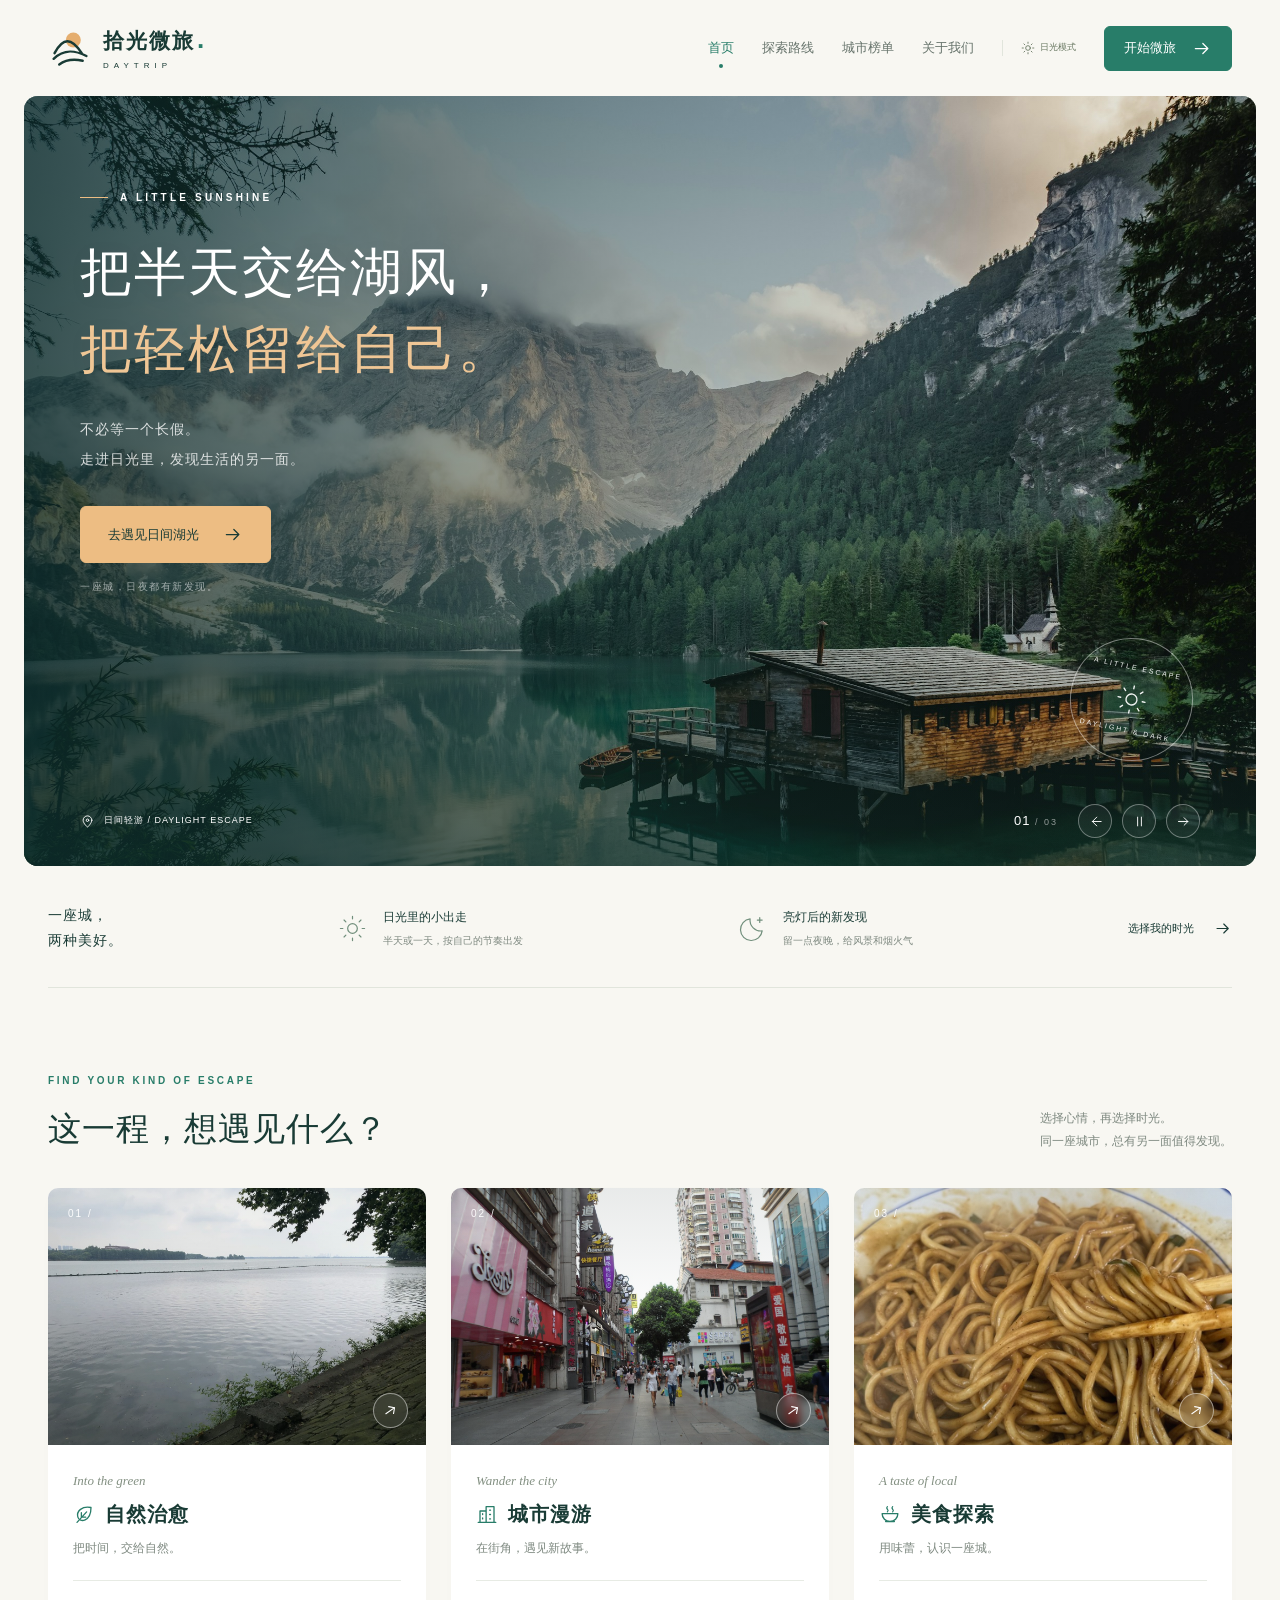
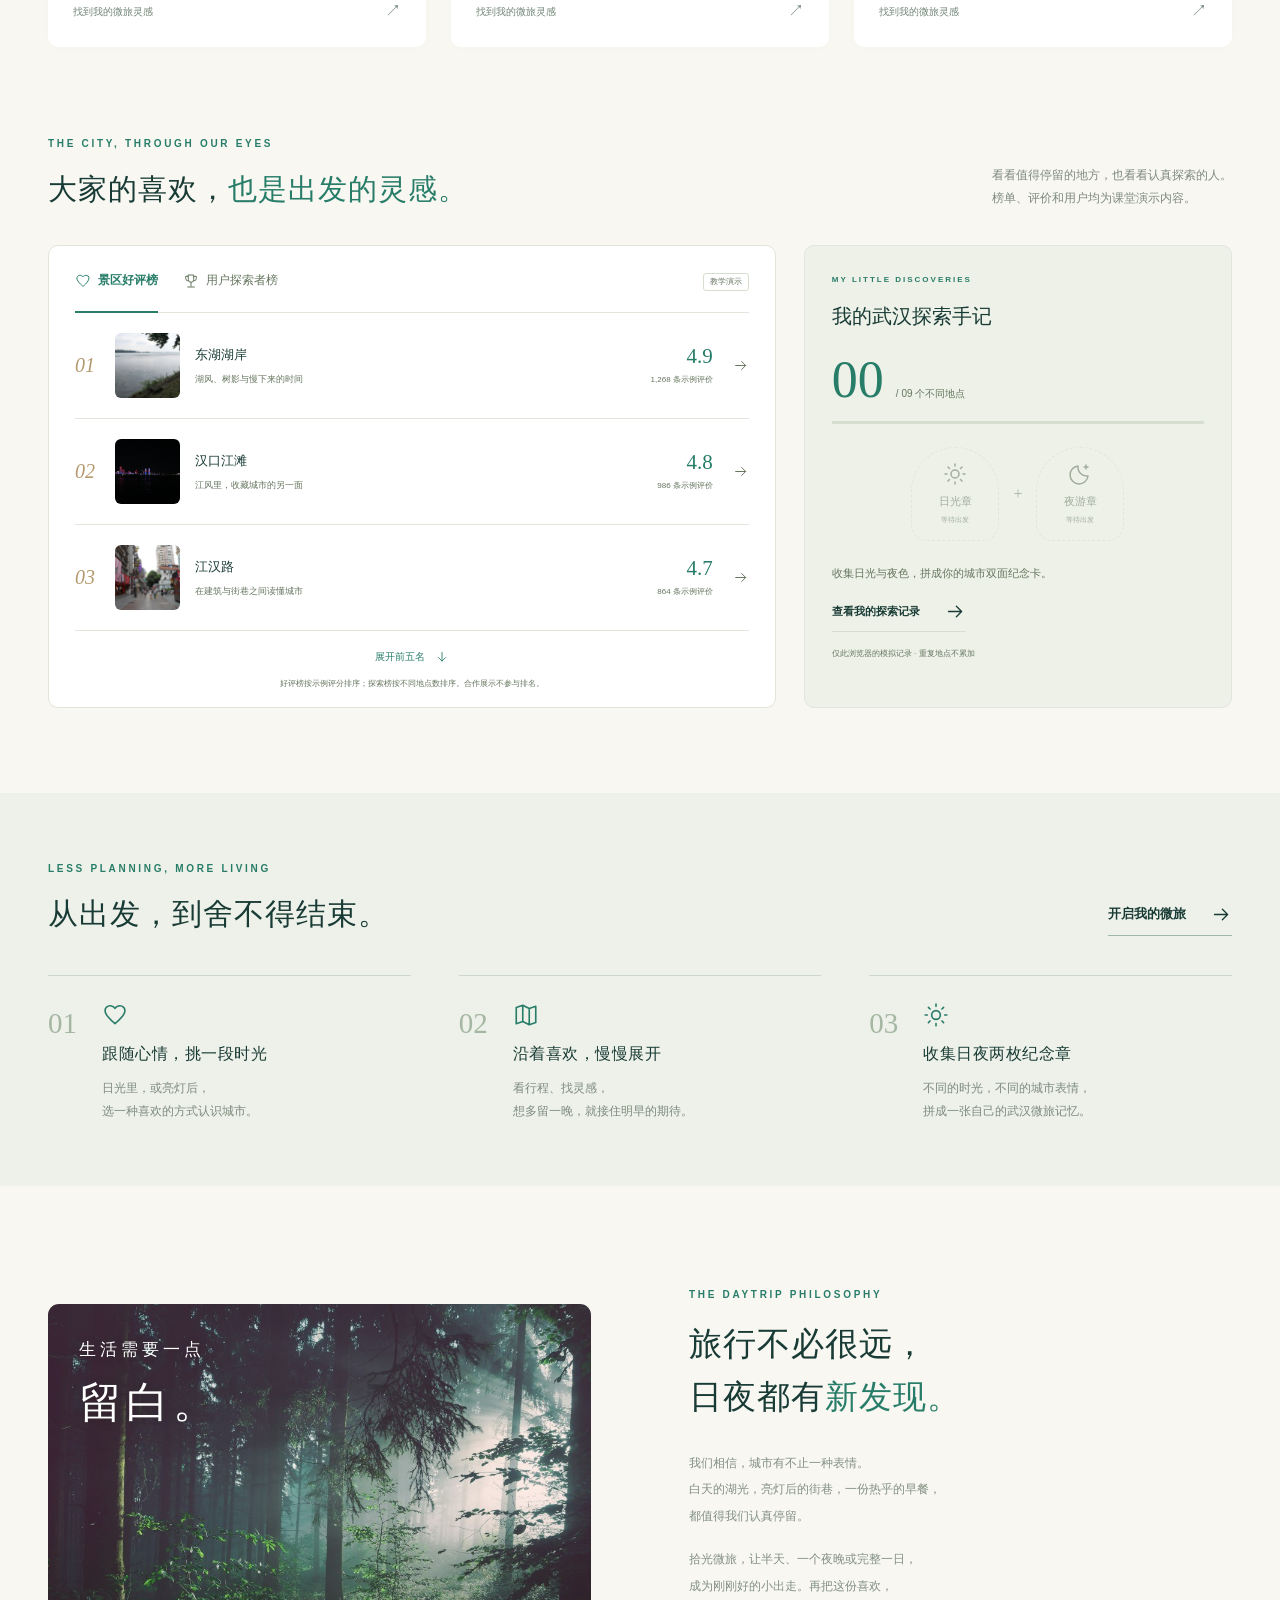
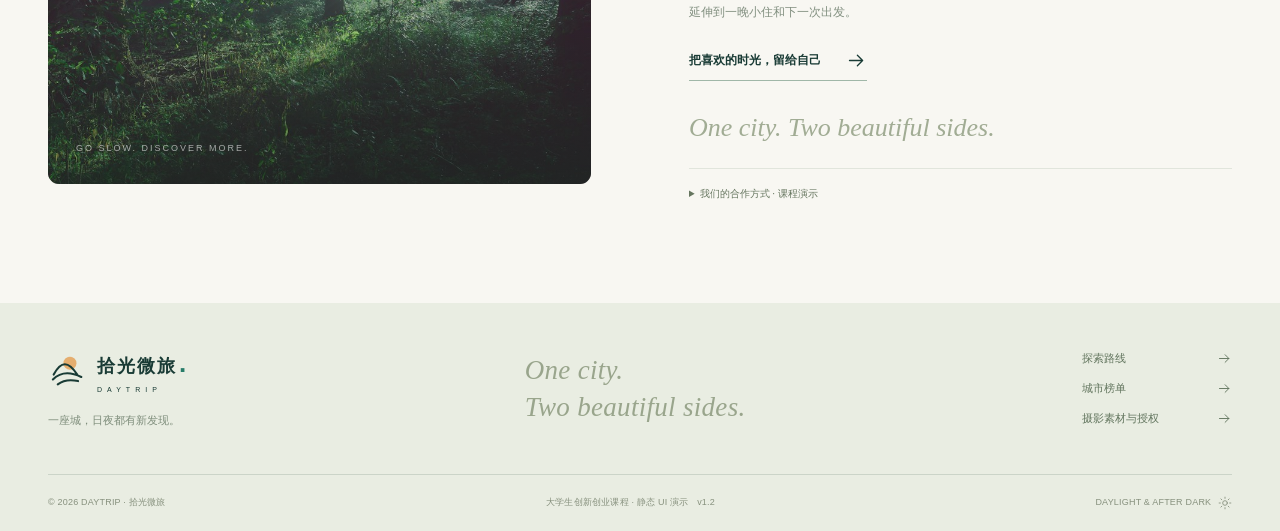
==== commit 7d9cf86d: "Upgrade to Daytrip 1.2 with day-night trips, rankings and stays" ====
--- a/index.html
+++ b/index.html
@@ -6,12 +6,14 @@
     <meta name="theme-color" content="#287d69" />
     <meta
       name="description"
-      content="用一天时间，发现城市里的小美好。拾光漫游，一日微旅行灵感与规划。"
+      content="一座城，日夜都有新发现。拾光微旅，一日微旅行灵感与规划。"
     />
-    <title>拾光漫游 DAYTRIP — 用一天时间，发现城市里的小美好</title>
+    <title>拾光微旅 DAYTRIP — 一座城，日夜都有新发现</title>
     <link rel="icon" href="assets/favicon.svg" type="image/svg+xml" />
     <link rel="stylesheet" href="css/style.css" />
+    <link rel="stylesheet" href="css/upgrade.css" />
     <script src="js/data.js" defer></script>
+    <script src="js/experience.js" defer></script>
     <script src="js/main.js" defer></script>
   </head>
   <body data-page="home">
@@ -19,6 +21,6 @@
     <header id="site-header"></header>
     <main id="main-content"></main>
     <footer id="site-footer"></footer>
-    <noscript>请启用 JavaScript，以浏览拾光漫游的路线与交互内容。</noscript>
+    <noscript>请启用 JavaScript，以浏览拾光微旅的路线与交互内容。</noscript>
   </body>
 </html>
--- a/css/upgrade.css
+++ b/css/upgrade.css
@@ -0,0 +1,1717 @@
+/* 1.2 日夜体验与产品扩展。沿用原版的网格、排版和间距体系。 */
+:root {
+  --surface-soft: #edf1e8;
+  --secondary: #66765f;
+  --border-soft: #d6dfcf;
+}
+body[data-theme="night"] {
+  --green: #e2b577;
+  --ink: #e6ebf1;
+  --cream: #101d2d;
+  --sand: #edbd83;
+  --mint: #263a4b;
+  --muted: #aebcca;
+  --line: #304355;
+  --white: #192a3b;
+  --surface-soft: #1d3042;
+  --secondary: #acbecb;
+  --border-soft: #40586b;
+  --shadow: 0 14px 35px #050c1425;
+  color-scheme: dark;
+}
+body {
+  transition:
+    background-color 0.35s,
+    color 0.35s;
+}
+button {
+  font-family: inherit;
+}
+.sr-only {
+  position: absolute !important;
+  width: 1px;
+  height: 1px;
+  padding: 0;
+  margin: -1px;
+  overflow: hidden;
+  clip: rect(0, 0, 0, 0);
+  white-space: nowrap;
+  border: 0;
+}
+#site-header {
+  background: var(--cream);
+}
+nav {
+  gap: 28px;
+}
+.appearance-label {
+  display: inline-flex;
+  gap: 5px;
+  align-items: center;
+  color: var(--secondary);
+  font-size: 9px;
+  white-space: nowrap;
+  padding-left: 18px;
+  border-left: 1px solid var(--line);
+}
+.appearance-label .icon {
+  width: 14px;
+  height: 14px;
+}
+nav .nav-cta {
+  gap: 16px;
+  margin-left: 0;
+}
+.story-slide {
+  position: absolute;
+  inset: 0;
+  opacity: 0;
+  visibility: hidden;
+  transition:
+    opacity 1s,
+    visibility 1s;
+}
+.story-slide.active {
+  opacity: 1;
+  visibility: visible;
+}
+.story-slide .hero-image img {
+  object-position: center 55%;
+}
+.story-slide[data-story="1"] .hero-shade {
+  background: linear-gradient(90deg, #142c2ce6, #142c2c60 65%, #142c2c22);
+}
+.story-slide[data-story="2"] .hero-shade {
+  background:
+    linear-gradient(90deg, #081d37dc, #071a2c65 70%, #071a2c16),
+    linear-gradient(0deg, #07192caa, transparent 55%);
+}
+.hero-seal {
+  pointer-events: none;
+}
+.hero-bottom {
+  z-index: 2;
+}
+.carousel-controls {
+  display: flex;
+  align-items: center;
+  gap: 10px;
+}
+.carousel-control {
+  display: grid;
+  place-items: center;
+  width: 34px;
+  height: 34px;
+  border: 1px solid #ffffff5c;
+  border-radius: 50%;
+  background: #ffffff0d;
+  color: #fff;
+  transition: background 0.2s;
+}
+.carousel-control:hover {
+  background: #ffffff25;
+}
+.carousel-control:disabled {
+  opacity: 0.5;
+  cursor: default;
+}
+.carousel-control .icon {
+  width: 15px;
+  height: 15px;
+}
+.story-counter {
+  font-size: 13px;
+  letter-spacing: 1px;
+  margin-right: 10px;
+}
+.story-counter small {
+  display: inline;
+  font-size: 9px;
+  opacity: 0.55;
+}
+.hero-bottom .story-caption {
+  font-size: 9px;
+  letter-spacing: 1px;
+}
+.period-links {
+  display: flex;
+  gap: 5px;
+  justify-content: center;
+  padding: 5px;
+  background: var(--surface-soft);
+  border: 1px solid var(--line);
+  border-radius: 8px;
+  width: fit-content;
+  max-width: 100%;
+  margin: 0 auto 31px;
+}
+.period-links a {
+  display: flex;
+  align-items: center;
+  justify-content: center;
+  gap: 8px;
+  padding: 10px 20px;
+  color: var(--secondary);
+  font-size: 11px;
+  border-radius: 5px;
+  white-space: nowrap;
+  transition: background 0.2s;
+}
+.period-links a:hover {
+  background: var(--cream);
+}
+.period-links a.active {
+  color: var(--green);
+  background: var(--white);
+  box-shadow: 0 2px 6px #162c2410;
+}
+.period-links .icon {
+  width: 16px;
+  height: 16px;
+}
+.period-badge {
+  display: inline-flex;
+  align-items: center;
+  gap: 5px;
+  font-size: 10px;
+  color: inherit;
+  padding: 5px 10px;
+  border: 1px solid #ffffff55;
+  border-radius: 4px;
+  margin: 0 0 18px 6px;
+}
+.period-badge .icon {
+  width: 13px;
+  height: 13px;
+}
+.period-fieldset {
+  margin: 0 0 35px;
+}
+.period-fieldset .duration-options {
+  grid-template-columns: repeat(3, minmax(0, 1fr));
+  gap: 18px;
+}
+.period-fieldset .duration-options label > span {
+  padding: 20px 18px;
+  gap: 12px;
+  background: var(--white);
+}
+.period-fieldset .duration-options small {
+  font-size: 9px;
+}
+.period-fieldset .duration-options input:checked + span {
+  background: var(--mint);
+  border-color: var(--green);
+}
+.period-fieldset .duration-options input:checked + span i {
+  border-color: var(--green);
+  background: var(--white);
+}
+.route-hours {
+  display: flex;
+  align-items: center;
+  gap: 6px;
+  color: var(--secondary);
+  font-size: 10px;
+  margin-top: 17px;
+}
+.route-hours .icon {
+  width: 14px;
+  height: 14px;
+}
+.route-hours > span {
+  margin-left: auto;
+  font-size: 9px;
+}
+.detail-period {
+  margin-top: 25px;
+}
+.detail-period .period-links {
+  margin: 0;
+}
+.detail-grid {
+  padding-top: 35px;
+}
+.demo-pill {
+  display: inline-block;
+  flex-shrink: 0;
+  font-size: 8px;
+  line-height: 1.8;
+  border: 1px solid var(--border-soft);
+  border-radius: 3px;
+  color: var(--secondary);
+  padding: 1px 6px;
+  white-space: nowrap;
+}
+.ranking-section {
+  padding: 0 0 85px;
+  scroll-margin-top: 30px;
+}
+.ranking-section .section-heading h2 {
+  font-size: 29px;
+}
+.ranking-grid {
+  display: grid;
+  grid-template-columns: minmax(0, 1.7fr) minmax(285px, 1fr);
+  gap: 28px;
+}
+.ranking-board {
+  background: var(--white);
+  border: 1px solid var(--line);
+  border-radius: 10px;
+  padding: 24px 26px 16px;
+}
+.ranking-tabs {
+  display: flex;
+  align-items: center;
+  gap: 25px;
+  border-bottom: 1px solid var(--line);
+  padding-bottom: 18px;
+}
+.ranking-tabs button {
+  display: flex;
+  align-items: center;
+  gap: 7px;
+  font-size: 12px;
+  border: 0;
+  padding: 0 0 3px;
+  background: none;
+  color: var(--secondary);
+  position: relative;
+}
+.ranking-tabs button[aria-selected="true"] {
+  color: var(--green);
+  font-weight: 600;
+}
+.ranking-tabs button[aria-selected="true"]:after {
+  content: "";
+  height: 2px;
+  background: var(--green);
+  position: absolute;
+  left: 0;
+  right: 0;
+  bottom: -19px;
+}
+.ranking-tabs .icon {
+  width: 16px;
+  height: 16px;
+}
+.ranking-tabs > .demo-pill {
+  margin-left: auto;
+}
+.ranking-list {
+  margin: 0;
+  padding: 0;
+  list-style: none;
+}
+.ranking-list li {
+  border-bottom: 1px solid var(--line);
+}
+.ranking-row {
+  display: flex;
+  align-items: center;
+  gap: 15px;
+  width: 100%;
+  padding: 20px 0;
+  transition: background 0.2s;
+}
+.ranking-row:hover {
+  background: var(--cream);
+}
+.rank-number {
+  font:
+    italic 20px Georgia,
+    serif;
+  color: #b49a6e;
+  min-width: 25px;
+}
+.rank-photo {
+  width: 65px;
+  height: 65px;
+  border-radius: 6px;
+  overflow: hidden;
+  flex-shrink: 0;
+  background: var(--surface-soft);
+}
+.rank-text {
+  flex: 1;
+  min-width: 0;
+}
+.rank-text b {
+  display: block;
+  font-size: 13px;
+  font-weight: 500;
+}
+.rank-text small {
+  display: block;
+  font-size: 9px;
+  color: var(--secondary);
+  margin-top: 5px;
+}
+.rank-value {
+  font:
+    21px Georgia,
+    serif;
+  text-align: right;
+  color: var(--green);
+  white-space: nowrap;
+}
+.rank-value small {
+  display: block;
+  font:
+    8px/1.7 Arial,
+    "Microsoft YaHei",
+    sans-serif;
+  color: var(--secondary);
+  margin-top: 4px;
+}
+.ranking-row > .icon {
+  width: 16px;
+  color: var(--secondary);
+  margin-left: 5px;
+}
+.ranking-expand {
+  border: 0;
+  background: none;
+  padding: 17px 0 11px;
+  color: var(--green);
+  font-size: 10px;
+  display: flex;
+  align-items: center;
+  justify-content: center;
+  gap: 10px;
+  width: 100%;
+}
+.ranking-expand .icon {
+  width: 14px;
+  height: 14px;
+  transform: rotate(90deg);
+}
+.ranking-expand[aria-expanded="true"] .icon {
+  transform: rotate(-90deg);
+}
+.ranking-note {
+  font-size: 8px;
+  color: var(--secondary);
+  text-align: center;
+  line-height: 1.8;
+}
+.user-ranking {
+  border: 0;
+  background: none;
+  text-align: left;
+}
+.user-avatar {
+  width: 56px;
+  height: 56px;
+  border-radius: 50%;
+  background: #e8eddf;
+  color: #59745b;
+  display: grid;
+  place-items: center;
+  flex-shrink: 0;
+  font-size: 21px;
+  font-weight: 500;
+}
+.avatar-1 {
+  background: #e2e9ec;
+  color: #627e8f;
+}
+.avatar-2 {
+  background: #f3e6cc;
+  color: #af8551;
+}
+.avatar-3 {
+  background: #e5e3ed;
+  color: #7d7696;
+}
+.avatar-4 {
+  background: #f0e3d8;
+  color: #9c795b;
+}
+.my-progress {
+  background: var(--surface-soft);
+  border: 1px solid var(--line);
+  border-radius: 10px;
+  padding: 27px;
+}
+.my-progress .eyebrow {
+  font-size: 8px;
+  letter-spacing: 2px;
+}
+.my-progress h3 {
+  font-size: 20px;
+  font-weight: 500;
+}
+.progress-count {
+  display: flex;
+  align-items: baseline;
+  gap: 12px;
+  margin-top: 23px;
+}
+.progress-count b {
+  font:
+    52px/1 Georgia,
+    serif;
+  color: var(--green);
+}
+.progress-count span {
+  color: var(--secondary);
+  font-size: 10px;
+}
+.my-progress progress {
+  appearance: none;
+  display: block;
+  width: 100%;
+  height: 3px;
+  border: 0;
+  margin: 15px 0 23px;
+  background: var(--border-soft);
+  accent-color: var(--green);
+}
+.my-progress progress::-webkit-progress-bar {
+  background: var(--border-soft);
+  border-radius: 3px;
+}
+.my-progress progress::-webkit-progress-value {
+  background: var(--green);
+  border-radius: 3px;
+}
+.my-progress > p {
+  font-size: 11px;
+  line-height: 1.9;
+  color: var(--secondary);
+  margin-top: 22px;
+}
+.my-progress .text-link {
+  border: 0;
+  border-bottom: 1px solid var(--border-soft);
+  background: none;
+  padding: 0 0 9px;
+  font-size: 11px;
+  margin-top: 17px;
+}
+.my-progress > small {
+  display: block;
+  font-size: 8px;
+  color: var(--secondary);
+  margin-top: 15px;
+}
+.badge-pair {
+  display: flex;
+  align-items: center;
+  justify-content: center;
+  gap: 14px;
+}
+.badge-pair > i {
+  font:
+    16px Georgia,
+    serif;
+  color: var(--secondary);
+  font-style: normal;
+  opacity: 0.5;
+}
+.collectible {
+  width: 88px;
+  height: 94px;
+  display: flex;
+  flex-direction: column;
+  align-items: center;
+  justify-content: center;
+  border: 1px dashed var(--border-soft);
+  border-radius: 45px 45px 17px 17px;
+  color: var(--secondary);
+  opacity: 0.55;
+  gap: 3px;
+}
+.collectible .icon {
+  width: 24px;
+  height: 24px;
+  margin-bottom: 3px;
+}
+.collectible b {
+  font-size: 11px;
+  font-weight: 500;
+}
+.collectible small {
+  font-size: 7px;
+}
+.collectible.earned {
+  opacity: 1;
+  border-style: solid;
+  border-color: #c6a066;
+  color: #9a742f;
+  background: #e8cfa520;
+}
+.collectible.night.earned {
+  border-color: #849fb6;
+  color: #68869d;
+  background: #b1c5d020;
+}
+.mini-map .badge-pair {
+  margin: 23px auto;
+  gap: 10px;
+}
+.mini-map h3 {
+  font-size: 15px;
+}
+.business-model {
+  margin-top: 25px;
+  border-top: 1px solid var(--line);
+  padding-top: 16px;
+  font-size: 10px;
+  color: var(--secondary);
+}
+.business-model summary {
+  cursor: pointer;
+}
+.business-model p {
+  font-size: 10px;
+  margin-top: 13px;
+  line-height: 2;
+}
+.offer-card {
+  background: var(--surface-soft);
+  border: 1px solid var(--line);
+  border-radius: 8px;
+  padding: 23px;
+  display: flex;
+  gap: 17px;
+  align-items: center;
+  margin: 0 0 35px 80px;
+}
+.offer-icon {
+  width: 43px;
+  height: 43px;
+  border: 1px solid var(--border-soft);
+  border-radius: 50%;
+  display: grid;
+  place-items: center;
+  color: var(--green);
+  flex-shrink: 0;
+}
+.offer-card .eyebrow {
+  font-size: 8px;
+  letter-spacing: 1px;
+  display: block;
+  margin-bottom: 5px;
+}
+.offer-card h3 {
+  font-size: 15px;
+  font-weight: 500;
+}
+.offer-card p {
+  font-size: 9px;
+  color: var(--secondary);
+  margin-top: 5px;
+}
+.offer-card .text-link {
+  border: 0;
+  background: none;
+  padding: 0;
+  font-size: 9px;
+  gap: 5px;
+  margin-left: auto;
+  white-space: nowrap;
+}
+.offer-card .text-link .icon {
+  width: 13px;
+}
+.stay-section {
+  border-top: 1px solid var(--line);
+  padding: 49px 0 36px;
+  margin-top: 20px;
+  scroll-margin-top: 30px;
+}
+.stay-section .section-heading h2 {
+  font-size: 30px;
+  font-weight: 500;
+  line-height: 1.65;
+}
+.stay-section .section-heading .eyebrow {
+  font-size: 9px;
+  letter-spacing: 2px;
+}
+.stay-grid {
+  display: grid;
+  grid-template-columns: 1fr 1fr;
+  gap: 25px;
+}
+.stay-card {
+  background: var(--white);
+  border: 1px solid var(--line);
+  border-radius: 10px;
+  overflow: hidden;
+  transition:
+    border-color 0.2s,
+    box-shadow 0.2s;
+}
+.stay-card.selected {
+  border-color: var(--green);
+  box-shadow: 0 0 0 2px #bbac7912;
+}
+.stay-photo {
+  height: 225px;
+  position: relative;
+  background: var(--surface-soft);
+  overflow: hidden;
+}
+.stay-photo img {
+  transition: transform 0.6s;
+}
+.stay-card:hover .stay-photo img {
+  transform: scale(1.035);
+}
+.stay-kind {
+  position: absolute;
+  top: 15px;
+  left: 16px;
+  background: #f8f7f2eb;
+  color: #426153;
+  padding: 5px 9px;
+  border-radius: 4px;
+  font-size: 9px;
+}
+.stay-copy {
+  padding: 23px;
+}
+.stay-card-title {
+  display: flex;
+  align-items: baseline;
+  justify-content: space-between;
+  gap: 12px;
+}
+.stay-card-title h3 {
+  font-size: 19px;
+  font-weight: 500;
+}
+.stay-card-title > span {
+  font:
+    22px Georgia,
+    serif;
+  color: var(--green);
+  white-space: nowrap;
+}
+.stay-card-title small {
+  font:
+    8px Arial,
+    "Microsoft YaHei",
+    sans-serif;
+  color: var(--secondary);
+}
+.stay-copy > p {
+  color: var(--secondary);
+  font-size: 11px;
+  line-height: 1.9;
+  margin-top: 13px;
+}
+.stay-copy > .stay-area {
+  font-size: 9px;
+  margin-top: 7px;
+  display: flex;
+  align-items: center;
+  gap: 4px;
+}
+.stay-area .icon {
+  width: 12px;
+  height: 12px;
+}
+.stay-card-bottom {
+  border-top: 1px solid var(--line);
+  margin-top: 20px;
+  padding-top: 18px;
+  display: flex;
+  align-items: center;
+  gap: 20px;
+  justify-content: space-between;
+}
+.stay-card-bottom > span {
+  color: var(--secondary);
+  font-size: 9px;
+  line-height: 1.9;
+  display: flex;
+  gap: 6px;
+}
+.stay-card-bottom > span > .icon {
+  width: 14px;
+  height: 14px;
+  margin-top: 2px;
+  color: var(--green);
+}
+.stay-card-bottom .btn {
+  flex-shrink: 0;
+}
+.stay-selection {
+  display: flex;
+  align-items: center;
+  gap: 10px;
+  background: var(--surface-soft);
+  border: 1px solid var(--line);
+  border-radius: 7px;
+  padding: 16px 19px;
+  margin-top: 20px;
+  font-size: 11px;
+  color: var(--secondary);
+}
+.stay-selection > .icon {
+  width: 19px;
+  height: 19px;
+  color: var(--green);
+}
+.stay-selection b {
+  color: var(--green);
+  font-weight: 500;
+}
+.stay-selection small {
+  display: block;
+  font-size: 9px;
+  margin-top: 4px;
+}
+.stay-selection .text-link {
+  border: 0;
+  background: none;
+  margin-left: auto;
+  padding: 0;
+  font-size: 10px;
+  white-space: nowrap;
+}
+.commercial-note {
+  font-size: 9px;
+  line-height: 1.9;
+  color: var(--secondary);
+  margin-top: 16px;
+  text-align: center;
+}
+.detail-finish .btn {
+  font-family: inherit;
+}
+.finish-collection {
+  margin: 25px auto 0;
+  max-width: 500px;
+}
+.finish-collection > .badge-pair {
+  gap: 21px;
+}
+.finish-collection > p {
+  color: var(--secondary);
+  font-size: 10px;
+  margin-top: 15px;
+}
+.memory-photo .dual-photo {
+  display: flex;
+  height: 100%;
+}
+.dual-photo img {
+  width: 50%;
+  object-fit: cover;
+}
+.dual-labels {
+  position: absolute;
+  top: 20px;
+  left: 25px;
+  right: 25px;
+  display: flex;
+  justify-content: space-between;
+  color: #fff;
+  z-index: 1;
+  font-size: 7px;
+  letter-spacing: 2px;
+}
+.dual .memory-label {
+  display: none;
+}
+.dual .memory-photo-title {
+  font-size: 29px;
+}
+.memory-details {
+  flex-wrap: wrap;
+  gap: 12px 20px;
+}
+.memory-stay {
+  display: flex;
+  gap: 10px;
+  align-items: center;
+  background: var(--surface-soft);
+  border-radius: 5px;
+  padding: 12px;
+  margin-top: 17px;
+  color: var(--green);
+}
+.memory-stay > .icon {
+  width: 19px;
+}
+.memory-stay b {
+  display: block;
+  font-size: 10px;
+  font-weight: 500;
+}
+.memory-stay small {
+  display: block;
+  font-size: 8px;
+  color: var(--secondary);
+  margin-top: 4px;
+}
+.memory-stay > a {
+  margin-left: auto;
+  font-size: 8px;
+  white-space: nowrap;
+  text-decoration: underline;
+  text-underline-offset: 4px;
+}
+.storage-note {
+  font-size: 10px;
+  color: var(--secondary);
+  margin-top: 10px;
+}
+.experience-dialog {
+  width: min(610px, calc(100% - 32px));
+  max-height: calc(100svh - 48px);
+  padding: 0;
+  border: 1px solid var(--line);
+  border-radius: 13px;
+  background: var(--white);
+  color: var(--ink);
+  overflow: auto;
+  overscroll-behavior: contain;
+  box-shadow: 0 30px 100px #0004;
+}
+.experience-dialog::backdrop {
+  background: #081a2b99;
+  backdrop-filter: blur(5px);
+}
+.dialog-close {
+  position: absolute;
+  top: 13px;
+  right: 13px;
+  z-index: 2;
+  width: 36px;
+  height: 36px;
+  display: grid;
+  place-items: center;
+  border: 1px solid #e5e7df;
+  border-radius: 50%;
+  background: #f8f7f2f0;
+  color: #345044;
+}
+.dialog-close .icon {
+  width: 18px;
+  height: 18px;
+}
+.dialog-photo {
+  height: 225px;
+  background: var(--surface-soft);
+}
+.dialog-body {
+  padding: 28px 32px 31px;
+}
+.dialog-kind {
+  font-size: 9px;
+  color: var(--secondary);
+  margin-left: 9px;
+}
+.dialog-body h2 {
+  font-size: 26px;
+  font-weight: 500;
+  margin-top: 15px;
+}
+.dialog-body > p {
+  color: var(--secondary);
+  font-size: 12px;
+  line-height: 2;
+  margin-top: 13px;
+}
+.dialog-body > .dialog-price {
+  color: var(--green);
+  font:
+    30px Georgia,
+    serif;
+  margin-top: 15px;
+}
+.dialog-price small {
+  color: var(--secondary);
+  font:
+    10px Arial,
+    "Microsoft YaHei",
+    sans-serif;
+}
+.amenities {
+  display: flex;
+  flex-wrap: wrap;
+  gap: 7px;
+  margin: 19px 0 24px;
+}
+.amenities > span {
+  font-size: 10px;
+  color: var(--secondary);
+  padding: 5px 9px;
+  border: 1px solid var(--line);
+  border-radius: 4px;
+}
+.dialog-body h3 {
+  font-size: 14px;
+  font-weight: 500;
+}
+.next-morning {
+  display: flex;
+  gap: 11px;
+  align-items: flex-start;
+  background: var(--surface-soft);
+  padding: 16px;
+  border-radius: 6px;
+  margin-top: 20px;
+  color: var(--secondary);
+  font-size: 11px;
+  line-height: 2;
+}
+.next-morning > .icon {
+  width: 20px;
+  height: 20px;
+  color: var(--green);
+  margin-top: 2px;
+}
+.dialog-body > .dialog-disclaimer {
+  font-size: 9px;
+  line-height: 1.9;
+  margin-top: 18px;
+}
+.dialog-primary {
+  width: 100%;
+  margin-top: 22px;
+}
+.offer-dialog {
+  padding-top: 40px;
+}
+.offer-dialog > .offer-icon {
+  margin-top: 24px;
+}
+.offer-dialog > .btn {
+  margin-top: 22px;
+}
+.explorer-dialog {
+  text-align: center;
+  padding-top: 42px;
+}
+.explorer-dialog > .user-avatar {
+  margin: 22px auto 10px;
+}
+.explorer-dialog > .explorer-count {
+  font:
+    34px Georgia,
+    serif;
+  color: var(--green);
+}
+.explorer-count small {
+  display: block;
+  font:
+    10px Arial,
+    "Microsoft YaHei",
+    sans-serif;
+  margin-top: 10px;
+  color: var(--secondary);
+}
+.explored-places {
+  display: grid;
+  grid-template-columns: 1fr 1fr;
+  gap: 10px;
+  list-style: none;
+  padding: 0;
+  margin: 24px 0;
+  text-align: left;
+}
+.explored-places li {
+  display: flex;
+  align-items: center;
+  gap: 6px;
+  padding: 10px;
+  background: var(--surface-soft);
+  border-radius: 5px;
+  font-size: 11px;
+  color: var(--secondary);
+}
+.explored-places .icon {
+  width: 14px;
+  height: 14px;
+  color: var(--green);
+}
+.explorer-dialog > .badge-pair {
+  margin: 25px auto;
+}
+.empty-record {
+  padding: 20px;
+  background: var(--surface-soft);
+  border-radius: 6px;
+}
+
+/* 夜间皮肤覆盖旧版中的固定浅色，保持正文与交互状态清晰。 */
+body[data-theme="night"] nav > a:not(.btn),
+body[data-theme="night"] .footer-links a {
+  color: var(--secondary);
+}
+body[data-theme="night"] nav > a[aria-current],
+body[data-theme="night"] nav > a:hover {
+  color: var(--green);
+}
+body[data-theme="night"] .btn {
+  color: #152536;
+  border-color: var(--green);
+  background: var(--green);
+}
+body[data-theme="night"] .btn:hover {
+  background: #edc995;
+}
+body[data-theme="night"] .btn-outline {
+  color: var(--green);
+  background: transparent;
+  border-color: var(--border-soft);
+}
+body[data-theme="night"] .btn-outline:hover {
+  background: var(--mint);
+}
+body[data-theme="night"] .how-section,
+body[data-theme="night"] #site-footer,
+body[data-theme="night"] .route-help,
+body[data-theme="night"] .detail-finish,
+body[data-theme="night"] .mini-map {
+  background: var(--surface-soft);
+  border-color: var(--line);
+}
+body[data-theme="night"] .theme-card,
+body[data-theme="night"] .choice-content,
+body[data-theme="night"] .route-card,
+body[data-theme="night"] .memory-card {
+  background: var(--white);
+  border-color: var(--line);
+}
+body[data-theme="night"] .choice-card input:checked + .choice-content {
+  border-color: var(--green);
+}
+body[data-theme="night"] .selection-mark {
+  border-color: #fff9;
+}
+body[data-theme="night"]
+  .choice-card
+  input:checked
+  + .choice-content
+  .selection-mark {
+  background: var(--green);
+  border-color: var(--green);
+}
+body[data-theme="night"] .selection-mark .icon {
+  color: #14283a;
+}
+body[data-theme="night"] p,
+body[data-theme="night"] .theme-english,
+body[data-theme="night"] .theme-action,
+body[data-theme="night"] .keywords,
+body[data-theme="night"] .route-card-meta > span:last-child,
+body[data-theme="night"] .overview small,
+body[data-theme="night"] .stop-label,
+body[data-theme="night"] .tips li,
+body[data-theme="night"] .demo-note,
+body[data-theme="night"] .memory-topline,
+body[data-theme="night"] .memory-details,
+body[data-theme="night"] .memory-bottom {
+  color: var(--muted);
+}
+body[data-theme="night"] .hero p,
+body[data-theme="night"] .detail-hero p {
+  color: #ffffffd4;
+}
+body[data-theme="night"] .theme-action,
+body[data-theme="night"] .route-card-bottom,
+body[data-theme="night"] .how-step,
+body[data-theme="night"] .footer-main {
+  border-color: var(--line);
+}
+body[data-theme="night"] .tag {
+  background: #2a3d4d;
+  color: #f0cf9f;
+}
+.tag.blue,
+.tag.orange {
+  border: 0;
+}
+body[data-theme="night"] .detail-hero .tag {
+  background: #ffffff26;
+  color: #fff;
+}
+body[data-theme="night"] .filter {
+  color: var(--secondary);
+}
+body[data-theme="night"] .filter.active {
+  color: #122537;
+  background: var(--green);
+}
+body[data-theme="night"] .filter:hover:not(.active) {
+  background: var(--mint);
+}
+body[data-theme="night"] .progress-steps > i {
+  background: var(--line);
+}
+body[data-theme="night"] .progress-steps b {
+  border-color: var(--border-soft);
+}
+body[data-theme="night"] .progress-steps > .active b {
+  background: var(--mint);
+}
+body[data-theme="night"] .recommend-note {
+  background: var(--mint);
+  color: var(--muted);
+}
+body[data-theme="night"] .timeline-time > i {
+  background: var(--mint);
+  border-color: var(--cream);
+  color: var(--green);
+}
+body[data-theme="night"] .timeline-time > span {
+  color: var(--green);
+}
+body[data-theme="night"] .timeline-item:before {
+  border-color: var(--border-soft);
+}
+body[data-theme="night"] .completion-check {
+  background: var(--mint);
+  border-color: var(--border-soft);
+}
+body[data-theme="night"] .memory-content > p {
+  color: var(--muted);
+}
+body[data-theme="night"] .memory-stamp {
+  color: #e4b479;
+  border-color: #d7a46c;
+  outline-color: #d7a46c80;
+}
+body[data-theme="night"] .collectible.earned {
+  color: #e5bd80;
+  border-color: #bc975f;
+}
+body[data-theme="night"] .collectible.night.earned {
+  color: #b7d2e3;
+  border-color: #8ba9bc;
+}
+body[data-theme="night"] .footer-bottom,
+body[data-theme="night"] .footer-script,
+body[data-theme="night"] .about-signature,
+body[data-theme="night"] .how-step .step-number {
+  color: var(--secondary);
+}
+
+@media (max-width: 1100px) {
+  nav {
+    gap: 19px;
+  }
+  .appearance-label {
+    display: none;
+  }
+  .ranking-grid {
+    gap: 22px;
+    grid-template-columns: minmax(0, 1.6fr) minmax(260px, 1fr);
+  }
+  .ranking-board {
+    padding: 21px;
+  }
+  .ranking-tabs {
+    gap: 17px;
+  }
+  .ranking-tabs button {
+    font-size: 11px;
+  }
+  .rank-photo {
+    width: 52px;
+    height: 57px;
+  }
+  .ranking-row {
+    gap: 11px;
+  }
+  .rank-text b {
+    font-size: 12px;
+  }
+  .ranking-row > .icon {
+    display: none;
+  }
+  .rank-text small {
+    font-size: 8px;
+  }
+  .my-progress {
+    padding: 23px;
+  }
+  .rank-value small {
+    font-size: 7px;
+  }
+  .ranking-section .section-heading h2 {
+    font-size: 26px;
+  }
+  .offer-card {
+    margin-left: 75px;
+    flex-wrap: wrap;
+    padding: 20px;
+  }
+  .offer-card .text-link {
+    margin-left: 59px;
+  }
+  .stay-card-title {
+    flex-wrap: wrap;
+    gap: 7px;
+  }
+  .stay-card-bottom {
+    gap: 12px;
+    flex-wrap: wrap;
+  }
+  .stay-card-bottom .btn {
+    margin-left: auto;
+  }
+  .period-fieldset .duration-options {
+    gap: 13px;
+  }
+  .period-fieldset .duration-options label > span {
+    padding: 18px 13px;
+    gap: 8px;
+  }
+  .period-fieldset .duration-options small {
+    font-size: 8px;
+  }
+}
+@media (max-width: 760px) {
+  nav {
+    gap: 0;
+  }
+  .appearance-label {
+    display: none;
+  }
+  .hero-content {
+    padding-top: 68px;
+  }
+  .hero h1 {
+    font-size: clamp(27px, 5.8vw, 40px);
+    letter-spacing: 0.5px;
+  }
+  .hero-content > .btn {
+    font-size: 11px;
+    gap: 16px;
+  }
+  .hero-note {
+    font-size: 8px;
+  }
+  .hero-bottom {
+    align-items: flex-end;
+    left: 23px;
+    right: 23px;
+    bottom: 22px;
+    gap: 12px;
+  }
+  .hero-bottom .story-caption {
+    font-size: 7px;
+    letter-spacing: 0.3px;
+    max-width: 45%;
+    line-height: 1.9;
+    gap: 5px;
+  }
+  .carousel-controls {
+    gap: 7px;
+  }
+  .carousel-control {
+    width: 29px;
+    height: 29px;
+  }
+  .story-counter {
+    margin-right: 3px;
+    font-size: 11px;
+  }
+  .story-counter small {
+    display: inline;
+    font-size: 8px;
+  }
+  .hero-bottom .carousel-controls .icon {
+    width: 13px;
+    height: 13px;
+  }
+  .hero-seal {
+    bottom: 102px;
+  }
+  .ranking-section {
+    padding-bottom: 50px;
+  }
+  .ranking-section .section-heading h2 {
+    font-size: 25px;
+  }
+  .ranking-grid {
+    grid-template-columns: 1fr;
+    gap: 20px;
+  }
+  .ranking-board {
+    padding: 19px 16px 14px;
+  }
+  .ranking-tabs {
+    gap: 19px;
+    padding-bottom: 17px;
+  }
+  .ranking-tabs button {
+    font-size: 11px;
+    gap: 5px;
+  }
+  .ranking-tabs .icon {
+    width: 14px;
+  }
+  .ranking-tabs > .demo-pill {
+    display: none;
+  }
+  .ranking-tabs button[aria-selected="true"]:after {
+    bottom: -18px;
+  }
+  .ranking-row {
+    gap: 10px;
+    padding: 17px 0;
+  }
+  .rank-number {
+    min-width: 22px;
+    font-size: 19px;
+  }
+  .rank-photo {
+    width: 48px;
+    height: 53px;
+  }
+  .rank-text b {
+    font-size: 12px;
+  }
+  .rank-text small {
+    font-size: 8px;
+    line-height: 1.8;
+  }
+  .rank-value {
+    font-size: 21px;
+  }
+  .rank-value small {
+    max-width: 67px;
+    white-space: normal;
+    font-size: 7px;
+  }
+  .user-avatar {
+    width: 45px;
+    height: 45px;
+    font-size: 18px;
+  }
+  .ranking-note {
+    font-size: 7px;
+  }
+  .my-progress {
+    padding: 25px;
+  }
+  .my-progress h3 {
+    font-size: 21px;
+  }
+  .my-progress .progress-count {
+    margin-top: 20px;
+  }
+  .my-progress .badge-pair {
+    justify-content: flex-start;
+  }
+  .my-progress .collectible {
+    width: 80px;
+    height: 87px;
+  }
+  .my-progress > p {
+    font-size: 10px;
+  }
+  .my-progress > small {
+    font-size: 8px;
+  }
+  .period-fieldset {
+    margin-top: 0;
+    margin-bottom: 27px;
+  }
+  .period-fieldset .duration-options {
+    grid-template-columns: 1fr;
+    gap: 11px;
+  }
+  .period-fieldset .duration-options label > span {
+    padding: 16px 19px;
+    gap: 16px;
+  }
+  .period-fieldset .duration-options small {
+    font-size: 10px;
+  }
+  .period-links {
+    width: 100%;
+    padding: 4px;
+    gap: 3px;
+    margin-bottom: 25px;
+  }
+  .period-links a {
+    padding: 10px 7px;
+    font-size: 10px;
+    gap: 5px;
+    flex: 1;
+  }
+  .period-links .icon {
+    width: 14px;
+    height: 14px;
+  }
+  .period-badge {
+    font-size: 8px;
+    padding: 4px 7px;
+    margin-left: 4px;
+  }
+  .detail-period {
+    margin-top: 20px;
+  }
+  .detail-grid {
+    padding-top: 28px;
+  }
+  .overview > div:first-child b {
+    font-size: 9px;
+  }
+  .offer-card {
+    margin: 0 0 6px 66px;
+    padding: 18px;
+    gap: 12px;
+  }
+  .offer-card h3 {
+    font-size: 14px;
+  }
+  .offer-card p {
+    font-size: 9px;
+  }
+  .offer-card .eyebrow {
+    font-size: 7px;
+  }
+  .offer-card > .offer-icon {
+    width: 32px;
+    height: 32px;
+  }
+  .offer-icon .icon {
+    width: 19px;
+    height: 19px;
+  }
+  .offer-card .text-link {
+    margin-left: 0;
+    font-size: 9px;
+  }
+  .stay-section {
+    margin-top: 28px;
+    padding: 32px 0 27px;
+  }
+  .stay-section .section-heading h2 {
+    font-size: 26px;
+  }
+  .stay-section .section-heading .eyebrow {
+    font-size: 7px;
+    letter-spacing: 1.5px;
+  }
+  .stay-grid {
+    grid-template-columns: 1fr;
+    gap: 20px;
+  }
+  .stay-photo {
+    height: 220px;
+  }
+  .stay-copy {
+    padding: 20px;
+  }
+  .stay-card-title {
+    align-items: baseline;
+  }
+  .stay-card-title h3 {
+    font-size: 18px;
+  }
+  .stay-card-title > span {
+    font-size: 23px;
+  }
+  .stay-card-title small {
+    font-size: 8px;
+  }
+  .stay-copy > p {
+    font-size: 11px;
+  }
+  .stay-copy > .stay-area {
+    font-size: 9px;
+  }
+  .stay-card-bottom {
+    gap: 17px;
+  }
+  .stay-card-bottom > span {
+    font-size: 9px;
+  }
+  .stay-card-bottom .btn {
+    font-size: 11px;
+  }
+  .stay-selection {
+    padding: 15px;
+    gap: 9px;
+    flex-wrap: wrap;
+    font-size: 10px;
+  }
+  .stay-selection > span {
+    flex: 1;
+    min-width: 190px;
+  }
+  .stay-selection .text-link {
+    margin-left: 27px;
+    font-size: 9px;
+  }
+  .stay-selection small {
+    font-size: 8px;
+    line-height: 1.9;
+  }
+  .commercial-note {
+    font-size: 8px;
+    text-align: left;
+  }
+  .dual .memory-photo-title {
+    font-size: 24px;
+    left: 17px;
+    right: 12px;
+  }
+  .dual-labels {
+    font-size: 6px;
+    top: 17px;
+    left: 17px;
+    right: 17px;
+    letter-spacing: 1.5px;
+  }
+  .finish-collection {
+    margin-top: 22px;
+  }
+  .finish-collection .collectible {
+    width: 77px;
+    height: 84px;
+  }
+  .finish-collection > p {
+    font-size: 9px;
+  }
+  .memory-stay {
+    gap: 8px;
+    padding: 10px;
+  }
+  .memory-stay b {
+    font-size: 9px;
+  }
+  .memory-stay small {
+    font-size: 7px;
+    line-height: 1.8;
+  }
+  .memory-stay > a {
+    font-size: 7px;
+  }
+  .memory-details {
+    gap: 10px;
+    font-size: 7px;
+  }
+  .finish-section .page-heading h1 {
+    font-size: 25px;
+  }
+  .experience-dialog {
+    width: calc(100% - 24px);
+    max-height: calc(100svh - 28px);
+    border-radius: 10px;
+  }
+  .dialog-photo {
+    height: 200px;
+  }
+  .dialog-body {
+    padding: 24px 22px;
+  }
+  .dialog-body h2 {
+    font-size: 23px;
+    padding-right: 15px;
+  }
+  .dialog-kind {
+    font-size: 8px;
+  }
+  .dialog-body > p {
+    font-size: 11px;
+  }
+  .dialog-body > .dialog-price {
+    font-size: 28px;
+  }
+  .dialog-price small {
+    font-size: 9px;
+  }
+  .dialog-body > .dialog-disclaimer {
+    font-size: 8px;
+  }
+  .next-morning {
+    padding: 14px;
+    font-size: 10px;
+  }
+  .dialog-primary {
+    padding: 15px;
+  }
+  .explorer-dialog {
+    padding-top: 40px;
+  }
+  .explored-places {
+    gap: 7px;
+  }
+  .explored-places li {
+    font-size: 10px;
+    padding: 9px;
+  }
+  .explorer-dialog > .explorer-count {
+    font-size: 30px;
+  }
+  body[data-theme="night"] .tips {
+    background: var(--surface-soft);
+  }
+}
+@media (max-width: 380px) {
+  .hero-seal {
+    display: none;
+  }
+  .hero-content {
+    padding-top: 62px;
+  }
+  .hero h1 {
+    font-size: 26px;
+  }
+  .hero-bottom {
+    left: 19px;
+    right: 19px;
+  }
+  .hero-bottom .story-caption {
+    max-width: 39%;
+    font-size: 6px;
+  }
+  .carousel-controls {
+    gap: 5px;
+  }
+  .carousel-control {
+    width: 27px;
+    height: 27px;
+  }
+  .ranking-board {
+    padding-inline: 13px;
+  }
+  .ranking-row {
+    gap: 8px;
+  }
+  .rank-text small {
+    font-size: 7px;
+  }
+  .rank-value small {
+    max-width: 54px;
+  }
+  .ranking-tabs {
+    gap: 17px;
+  }
+  .ranking-tabs button {
+    font-size: 10px;
+  }
+  .stay-photo {
+    height: 195px;
+  }
+  .dialog-kind {
+    display: block;
+    margin: 8px 0 0;
+  }
+}
+@media (prefers-reduced-motion: reduce) {
+  .story-slide {
+    transition: none;
+  }
+  body {
+    transition: none;
+  }
+  .stay-card:hover .stay-photo img {
+    transform: none;
+  }
+}
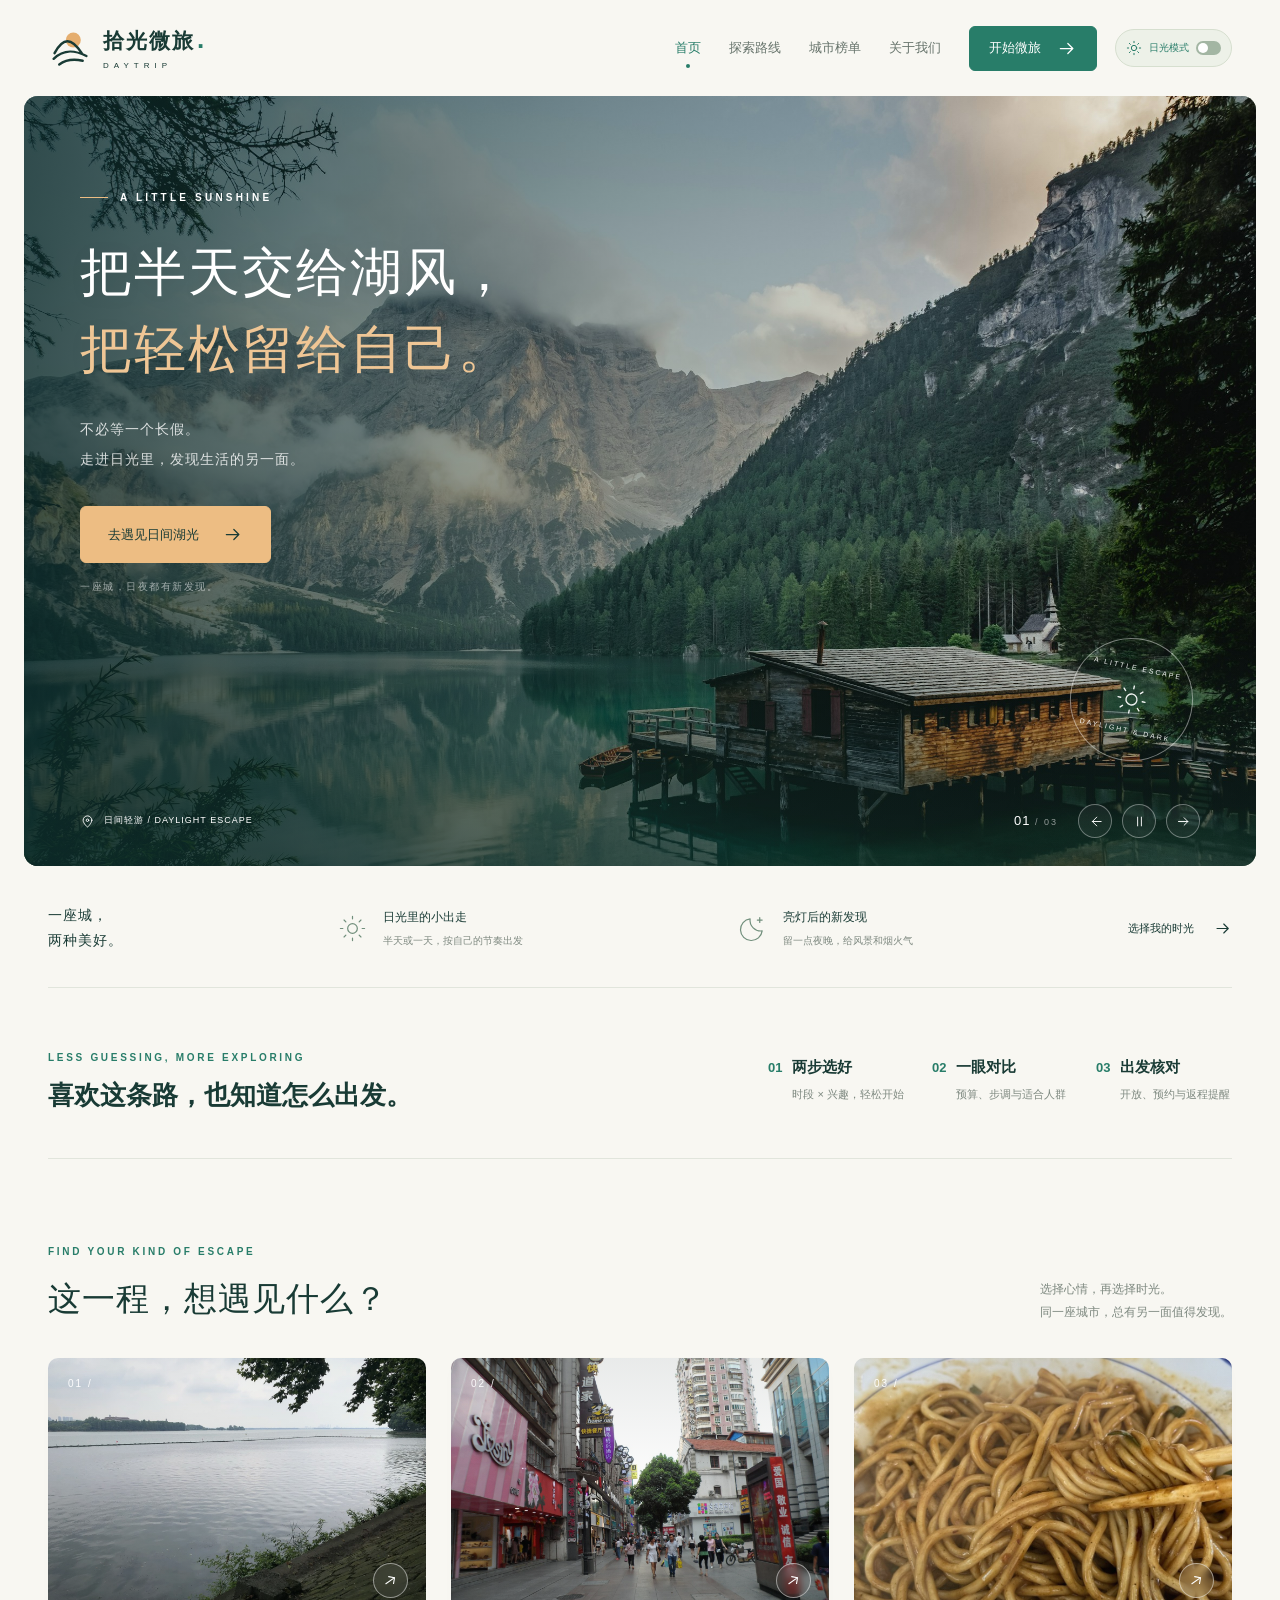
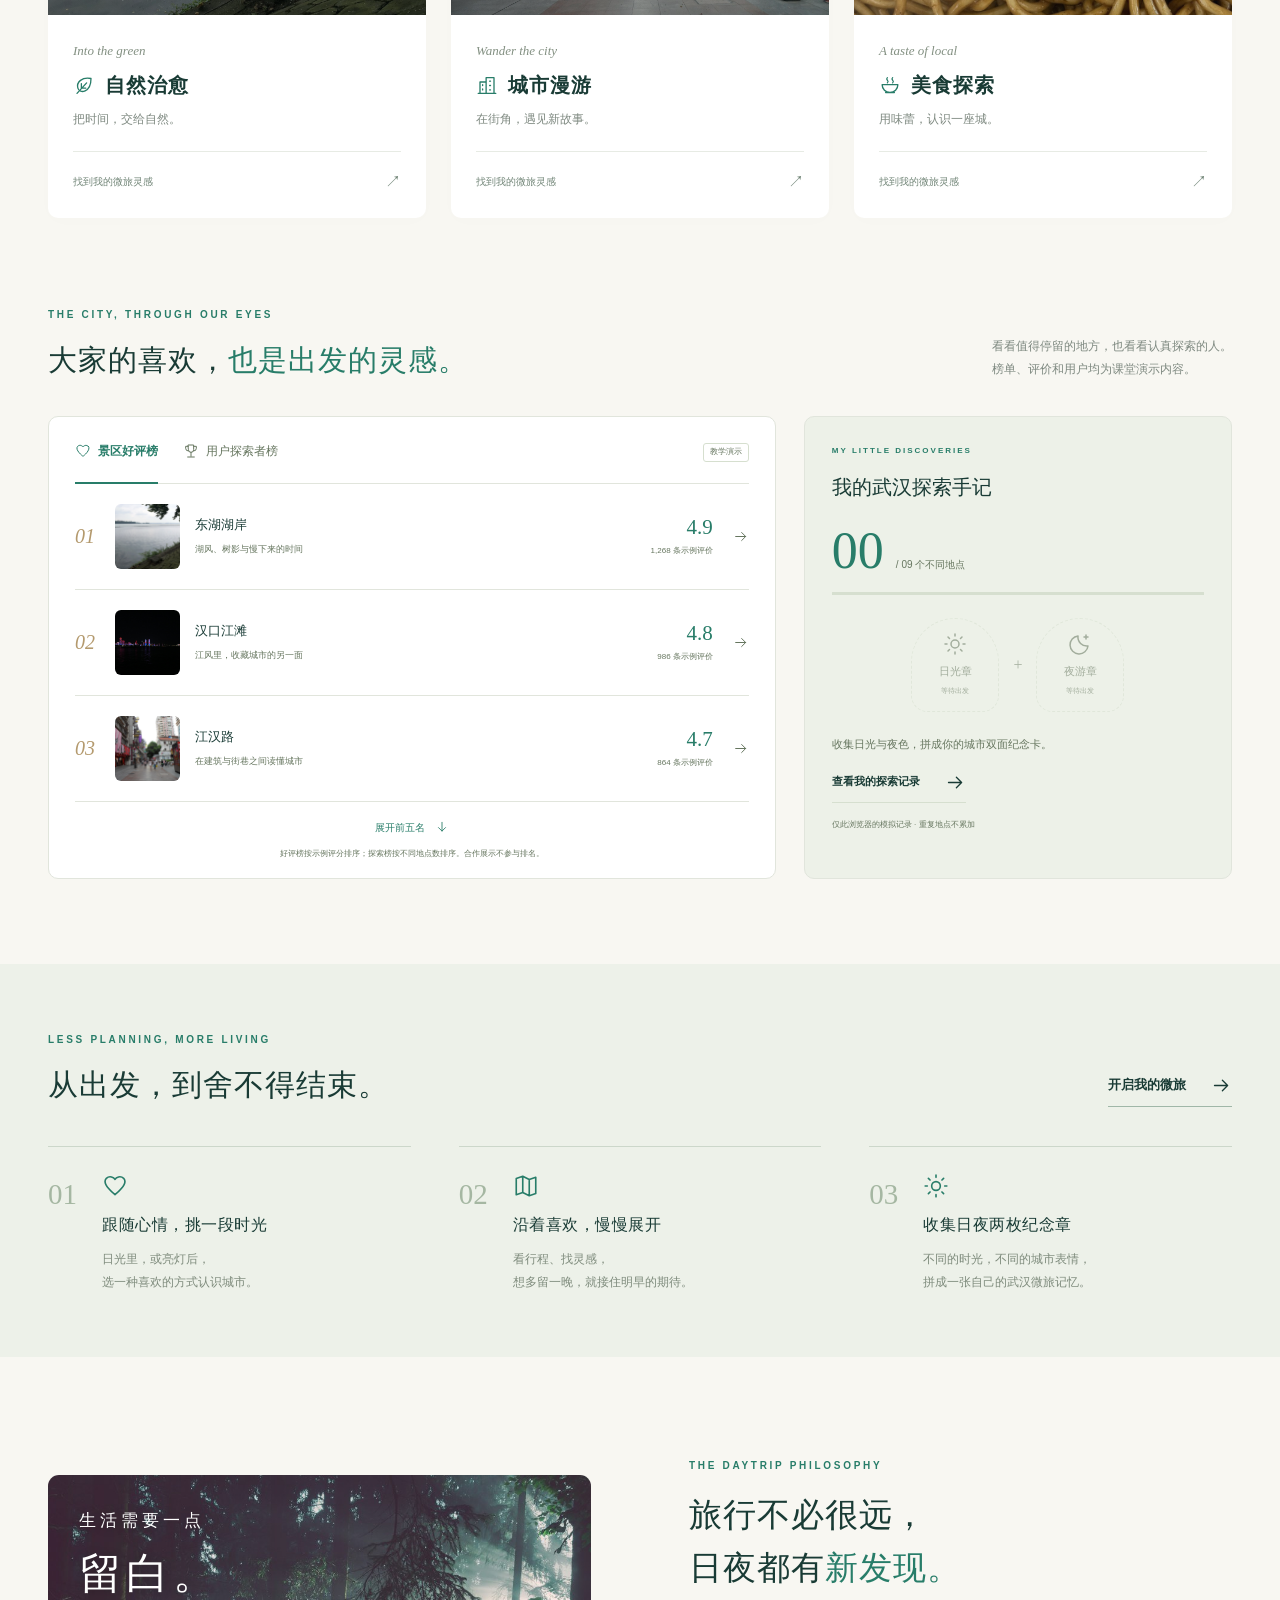
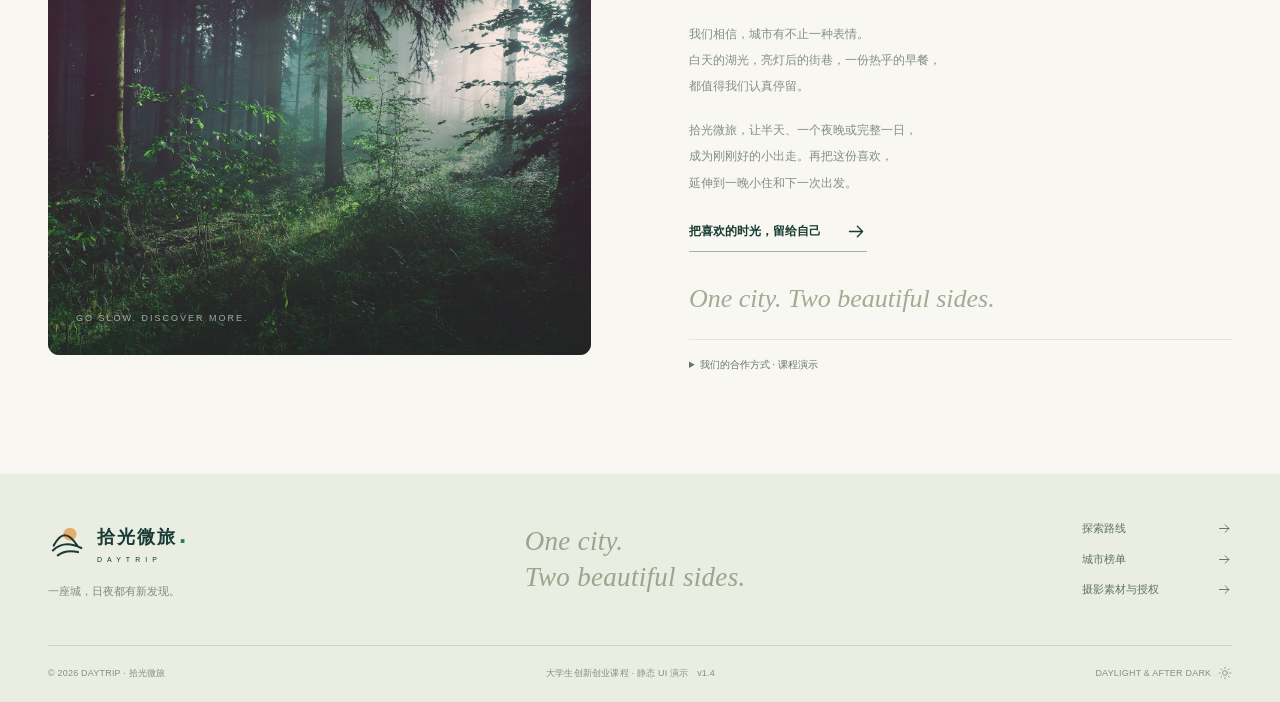
==== commit 03e5fd02: "Improve travel planning UI and publish v1.4" ====
--- a/index.html
+++ b/index.html
@@ -12,6 +12,7 @@
     <link rel="icon" href="assets/favicon.svg" type="image/svg+xml" />
     <link rel="stylesheet" href="css/style.css" />
     <link rel="stylesheet" href="css/upgrade.css" />
+    <link rel="stylesheet" href="css/planning.css" />
     <script src="js/data.js" defer></script>
     <script src="js/experience.js" defer></script>
     <script src="js/main.js" defer></script>
--- a/css/upgrade.css
+++ b/css/upgrade.css
@@ -43,21 +43,17 @@
 }
 nav {
   gap: 28px;
-}
-.appearance-label {
-  display: inline-flex;
-  gap: 5px;
-  align-items: center;
-  color: var(--secondary);
-  font-size: 9px;
-  white-space: nowrap;
-  padding-left: 18px;
-  border-left: 1px solid var(--line);
-}
-.appearance-label .icon {
-  width: 14px;
-  height: 14px;
-}
+  margin-left: auto;
+  margin-right: 18px;
+}
+.header-controls { display:flex; align-items:center; gap:8px; flex-shrink:0; }
+.appearance-toggle { display:inline-flex; align-items:center; justify-content:center; gap:7px; min-height:38px; padding:7px 10px; border:1px solid var(--border-soft); border-radius:24px; background:var(--surface-soft); color:var(--green); font-size:10px; white-space:nowrap; cursor:pointer; transition:background .2s,border-color .2s; }
+.appearance-toggle:hover { border-color:var(--green); background:var(--mint); }
+.appearance-toggle>.icon { width:16px; height:16px; }
+.appearance-track { position:relative; width:25px; height:14px; border-radius:12px; background:#a3b6a3; flex-shrink:0; }
+.appearance-track:after { content:""; position:absolute; width:10px; height:10px; left:2px; top:2px; background:#fff; border-radius:50%; transition:transform .2s; }
+.appearance-toggle[aria-checked="true"] .appearance-track { background:#b38e58; }
+.appearance-toggle[aria-checked="true"] .appearance-track:after { transform:translateX(11px); }
 nav .nav-cta {
   gap: 16px;
   margin-left: 0;
@@ -1200,9 +1196,6 @@
   nav {
     gap: 19px;
   }
-  .appearance-label {
-    display: none;
-  }
   .ranking-grid {
     gap: 22px;
     grid-template-columns: minmax(0, 1.6fr) minmax(260px, 1fr);
@@ -1271,12 +1264,18 @@
     font-size: 8px;
   }
 }
+@media (max-width: 1000px) {
+  .nav-wrap nav { display:none; position:absolute; top:96px; left:0; right:0; margin:0; padding:24px; background:var(--cream); box-shadow:0 15px 20px #193b3512; align-items:stretch; gap:0; }
+  .nav-wrap nav.open { display:flex; flex-direction:column; }
+  .nav-wrap nav>a:not(.btn) { padding:12px 0; font-size:14px; }
+  .nav-wrap nav>a[aria-current]:after { display:none; }
+  .nav-wrap nav .nav-cta { margin:15px 0 0; align-self:flex-start; }
+  .header-controls .menu-toggle { display:block; }
+}
 @media (max-width: 760px) {
+  .nav-wrap nav { top:79px; }
   nav {
     gap: 0;
-  }
-  .appearance-label {
-    display: none;
   }
   .hero-content {
     padding-top: 68px;
@@ -1654,6 +1653,8 @@
   }
 }
 @media (max-width: 380px) {
+  .appearance-toggle>span { display:none; }
+  .appearance-toggle { padding:8px; gap:6px; }
   .hero-seal {
     display: none;
   }
--- a/css/planning.css
+++ b/css/planning.css
@@ -0,0 +1,75 @@
+/* 1.4 在现有日夜视觉上补充预算、路线适配与出发核对。 */
+.planner-bridge { padding-top: 56px; padding-bottom: 44px; display: flex; gap: 32px; align-items: center; border-bottom: 1px solid var(--line); }
+.planner-bridge h2 { font-size: clamp(20px, 2vw, 28px); margin: 8px 0 0; }
+.planner-bridge ol { display: grid; grid-template-columns: repeat(3, 1fr); list-style: none; padding: 0; margin: 0 0 0 auto; gap: 28px; }
+.planner-bridge li { display: flex; align-items: start; gap: 10px; }
+.planner-bridge li > b { color: var(--green); font-size: 13px; padding-top: 3px; }
+.planner-bridge li > span { font-size: 15px; font-weight: 600; }
+.planner-bridge small { display: block; color: var(--muted); font-size: 11px; font-weight: 400; margin-top: 5px; line-height: 1.7; }
+.planning-card { margin: 20px 0 0; padding-top: 20px; border-top: 1px solid var(--line); }
+.budget-line { display: flex; justify-content: space-between; gap: 8px; align-items: center; }
+.budget-line > span { font-size: 12px; color: var(--muted); }
+.budget-line strong { font-size: 25px; color: var(--green); font-weight: 600; white-space: nowrap; }
+.budget-line small, .budget-total small { font-size: 12px; color: var(--muted); font-weight: 400; }
+.route-card .budget-kind, .budget-kind { color: var(--muted); font-size: 10px; line-height: 1.8; margin: 5px 0 16px; }
+.planning-card dl { margin: 0; }
+.planning-card dl > div { display: grid; grid-template-columns: 52px minmax(0, 1fr); gap: 9px; margin: 9px 0; font-size: 11px; line-height: 1.8; }
+.planning-card dt { color: var(--muted); display: flex; align-items: center; gap: 5px; }
+.planning-card dt .icon { width: 14px; height: 14px; flex-shrink: 0; }
+.planning-card dd { margin: 0; color: var(--ink); }
+.route-card-bottom .route-match { display: flex; align-items: center; gap: 5px; color: var(--green); font-size: 11px; }
+.route-match .icon { width: 15px; height: 15px; }
+.planning-overview { margin: 30px 0; padding: 32px; border: 1px solid var(--border-soft); border-radius: 14px; background: var(--white); }
+.planning-heading { display: flex; justify-content: space-between; align-items: center; gap: 20px; margin-bottom: 24px; }
+.planning-heading h2 { font-size: clamp(22px, 2.5vw, 30px); margin: 8px 0 0; }
+.planning-heading .text-link { font-size: 12px; flex-shrink: 0; }
+.planning-detail-grid { display: grid; grid-template-columns: 1fr 1fr; gap: 38px; }
+.budget-breakdown > span { font-size: 13px; color: var(--muted); }
+.budget-total { font-size: 42px; color: var(--green); margin: 5px 0 16px; line-height: 1.3; }
+.budget-breakdown dl { display: grid; grid-template-columns: repeat(3, 1fr); gap: 10px; margin: 0 0 15px; }
+.budget-breakdown dl div { padding: 12px; background: var(--surface-soft); border-radius: 6px; }
+.budget-breakdown dt { color: var(--muted); font-size: 11px; }
+.budget-breakdown dd { margin: 4px 0 0; font-size: 16px; }
+.budget-breakdown .budget-kind { max-width: 430px; margin-bottom: 0; }
+.journey-fit { border-left: 1px solid var(--line); padding-left: 38px; }
+.journey-fit h3 { font-size: 20px; margin: 8px 0 10px; }
+.journey-fit > p { font-size: 12px; color: var(--muted); line-height: 1.8; }
+.journey-fit ul { list-style: none; padding: 0; margin: 16px 0; display: grid; gap: 10px; }
+.journey-fit li { display: flex; align-items: start; gap: 8px; font-size: 12px; line-height: 1.8; }
+.journey-fit .icon { width: 18px; height: 18px; flex-shrink: 0; color: var(--green); }
+.journey-fit .planning-boundary { font-size: 10px; }
+.departure-checklist { scroll-margin-top: 100px; padding: 30px 32px; margin: 0 0 60px; background: var(--surface-soft); border: 1px solid var(--border-soft); border-radius: 14px; display: grid; grid-template-columns: 1fr 1.4fr; gap: 22px 32px; }
+.checklist-intro h2 { font-size: 27px; margin: 8px 0; }
+.checklist-intro > p { color: var(--muted); font-size: 12px; line-height: 1.8; }
+.checklist-status { display: block; color: var(--green); font-size: 12px; margin-top: 22px; }
+.checklist-items { display: grid; gap: 7px; }
+.checklist-items label { display: flex; align-items: start; gap: 10px; font-size: 12px; line-height: 1.8; padding: 8px 0; cursor: pointer; }
+.checklist-items input { accent-color: var(--green); width: 18px; height: 18px; flex-shrink: 0; margin-top: 2px; }
+.checklist-items input:checked + span { color: var(--green); }
+.checklist-items > p { color: var(--muted); font-size: 10px; margin: 2px 0; line-height: 1.8; }
+.plan-alternative { grid-column: 1 / -1; border-top: 1px solid var(--border-soft); padding-top: 16px; font-size: 12px; }
+.plan-alternative summary { cursor: pointer; color: var(--green); padding: 5px 0; }
+.plan-alternative > p { color: var(--muted); line-height: 1.8; margin: 12px 0 0; }
+@media (max-width: 1100px) {
+  .planner-bridge { display: block; }
+  .planner-bridge ol { margin-top: 24px; gap: 18px; }
+  .planning-card dl > div { font-size: 11px; }
+  .route-card-bottom { gap: 8px; flex-wrap: wrap; }
+}
+@media (max-width: 700px) {
+  .planner-bridge { padding-top: 32px; padding-bottom: 30px; }
+  .planner-bridge ol { grid-template-columns: 1fr; gap: 16px; }
+  .planner-bridge li > span { display: flex; align-items: baseline; flex-wrap: wrap; gap: 5px 12px; }
+  .planner-bridge small { margin-top: 0; }
+  .planning-overview { padding: 22px 18px; margin-top: 22px; }
+  .planning-heading { align-items: start; flex-direction: column; gap: 14px; }
+  .planning-heading h2 { line-height: 1.5; }
+  .planning-detail-grid { grid-template-columns: 1fr; gap: 24px; }
+  .journey-fit { padding: 22px 0 0; border-left: 0; border-top: 1px solid var(--line); }
+  .budget-total { font-size: 36px; }
+  .budget-breakdown dl { gap: 7px; }
+  .budget-breakdown dl div { padding: 10px; }
+  .budget-breakdown dd { font-size: 14px; }
+  .departure-checklist { grid-template-columns: 1fr; padding: 22px 18px; gap: 20px; margin-bottom: 38px; }
+  .checklist-status { margin-top: 12px; }
+}
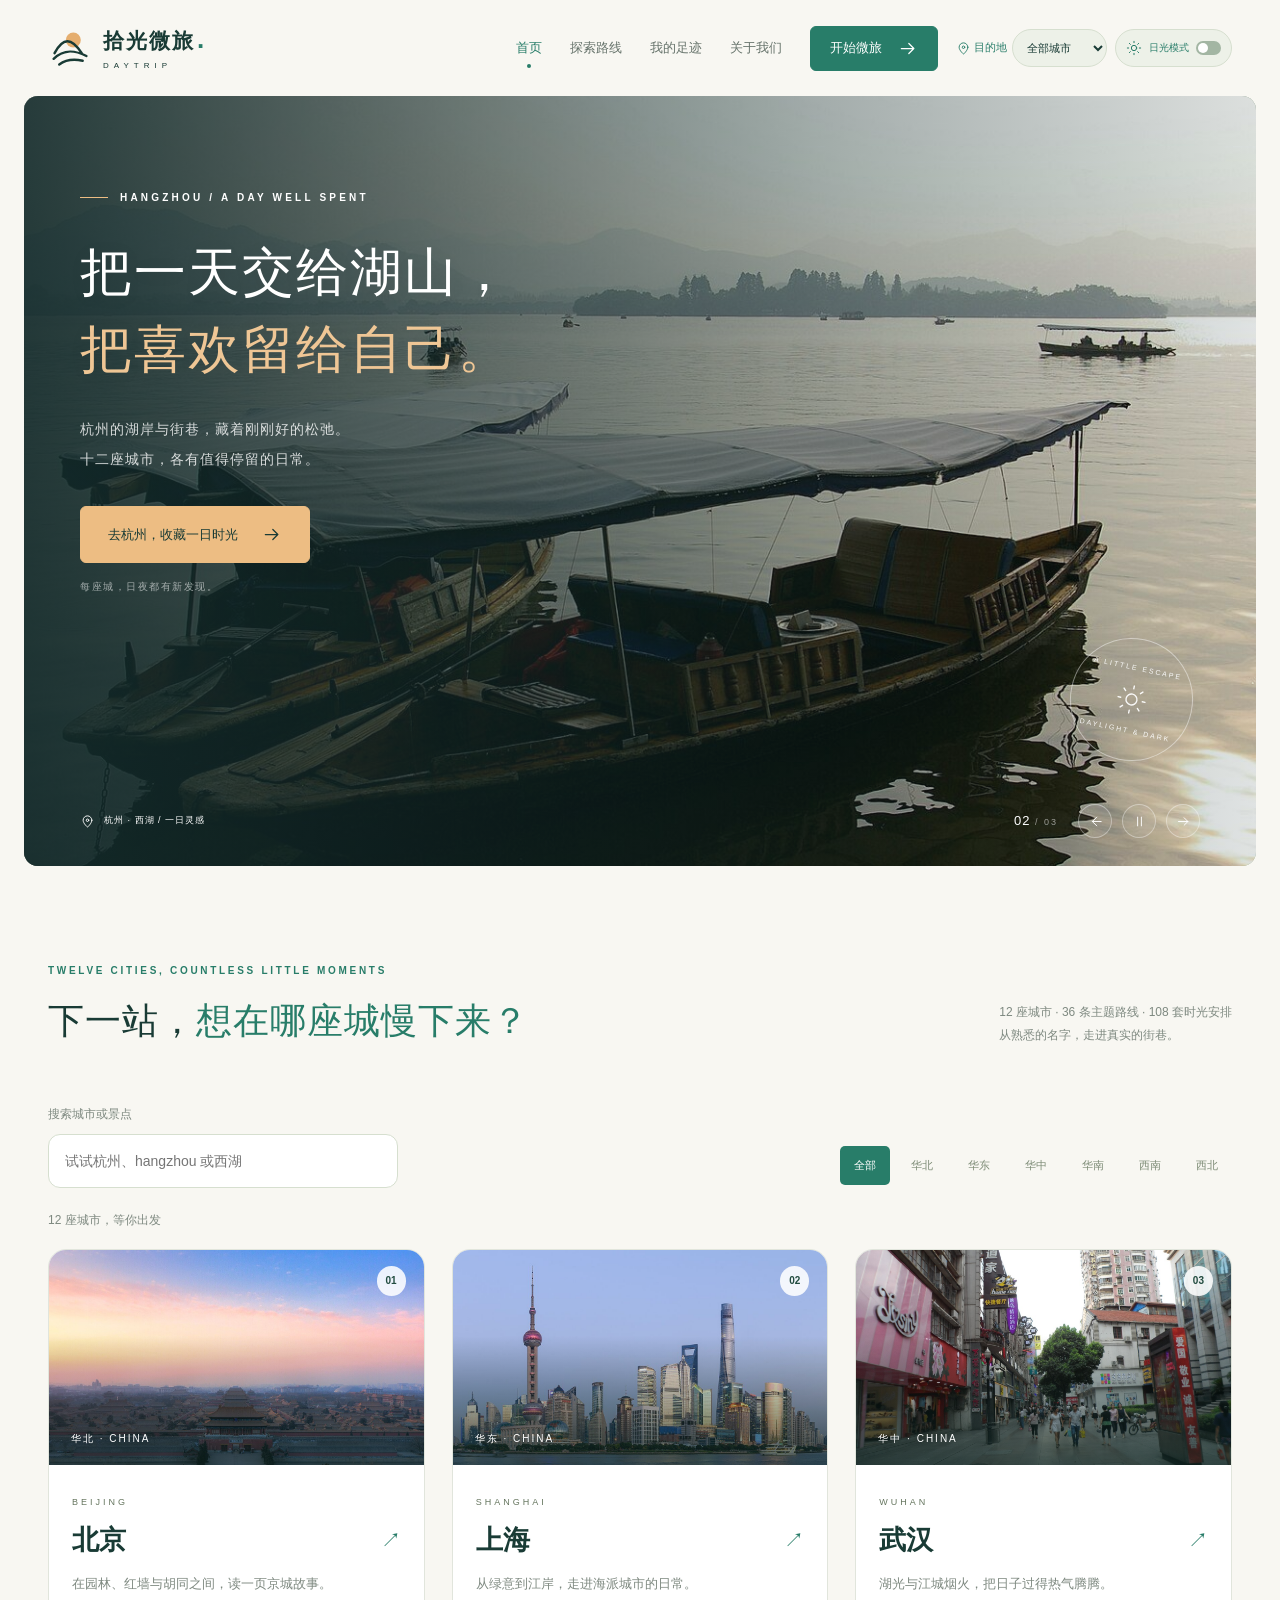
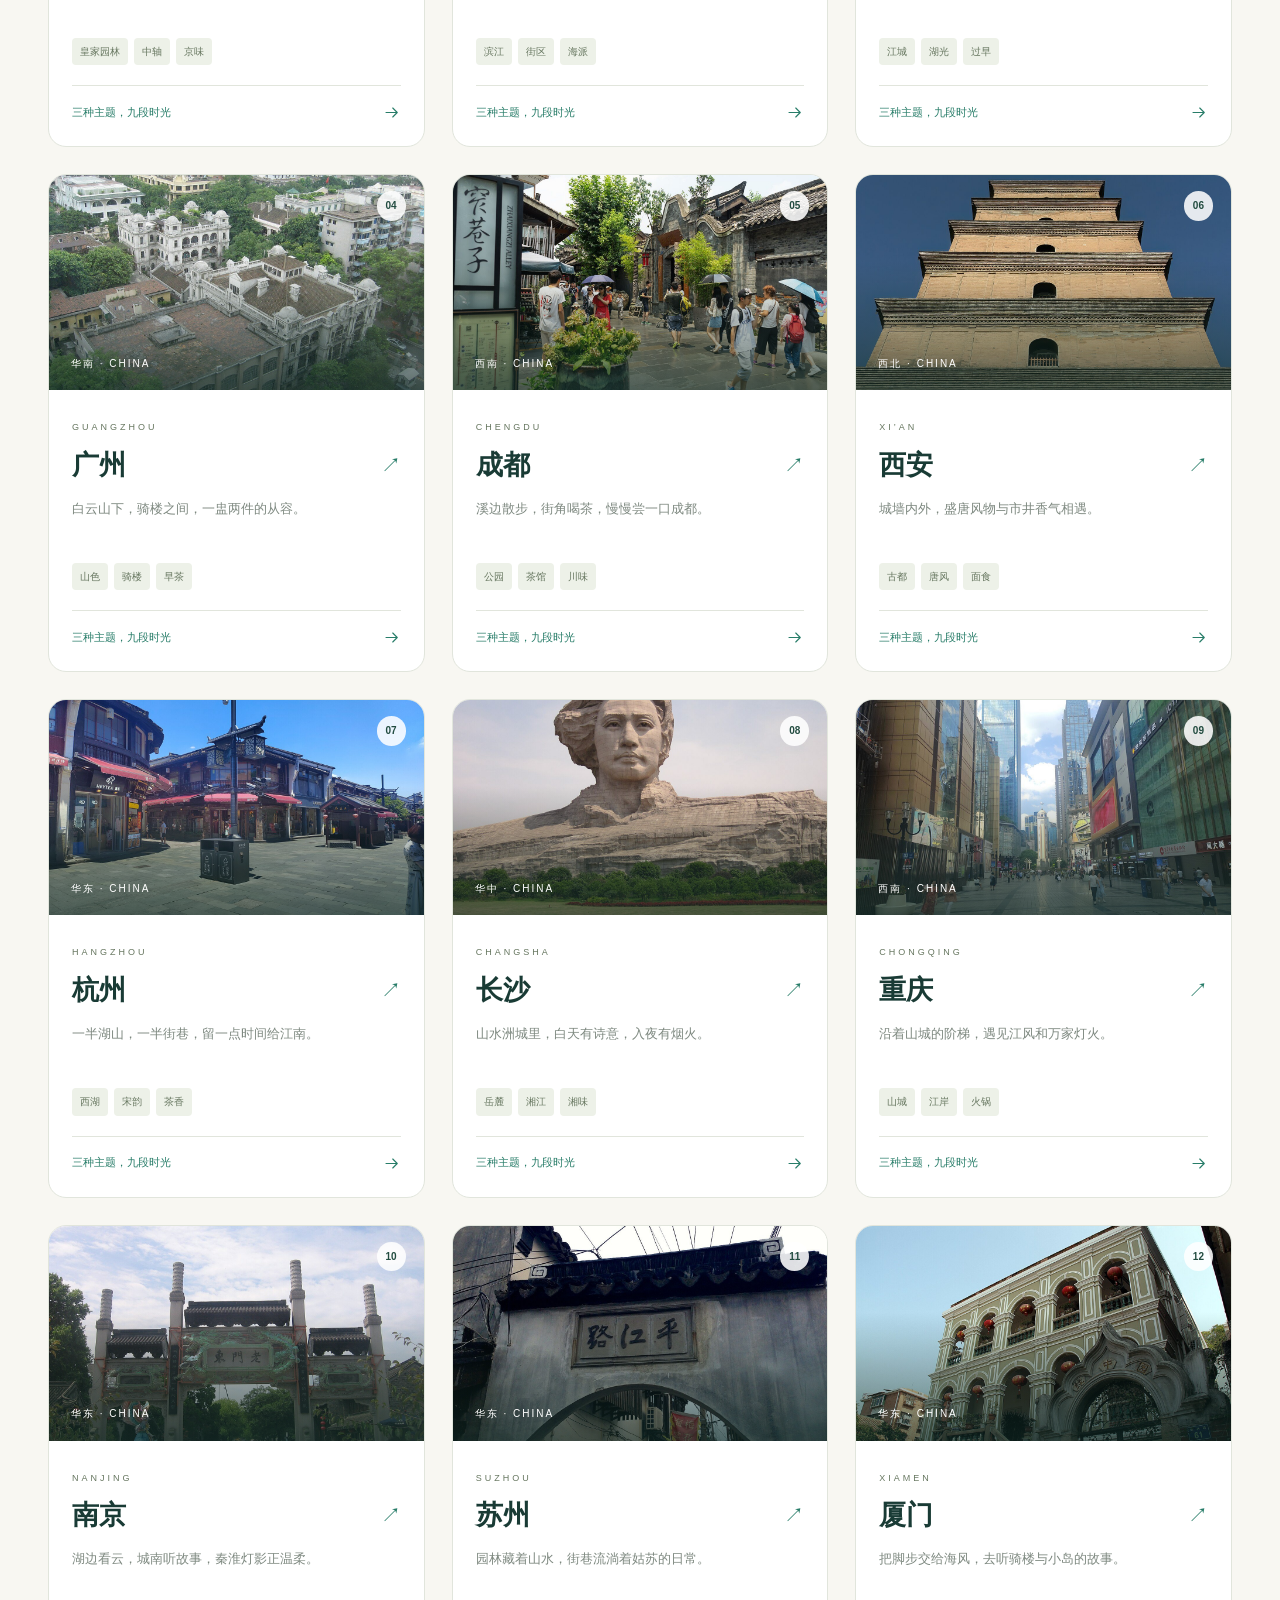
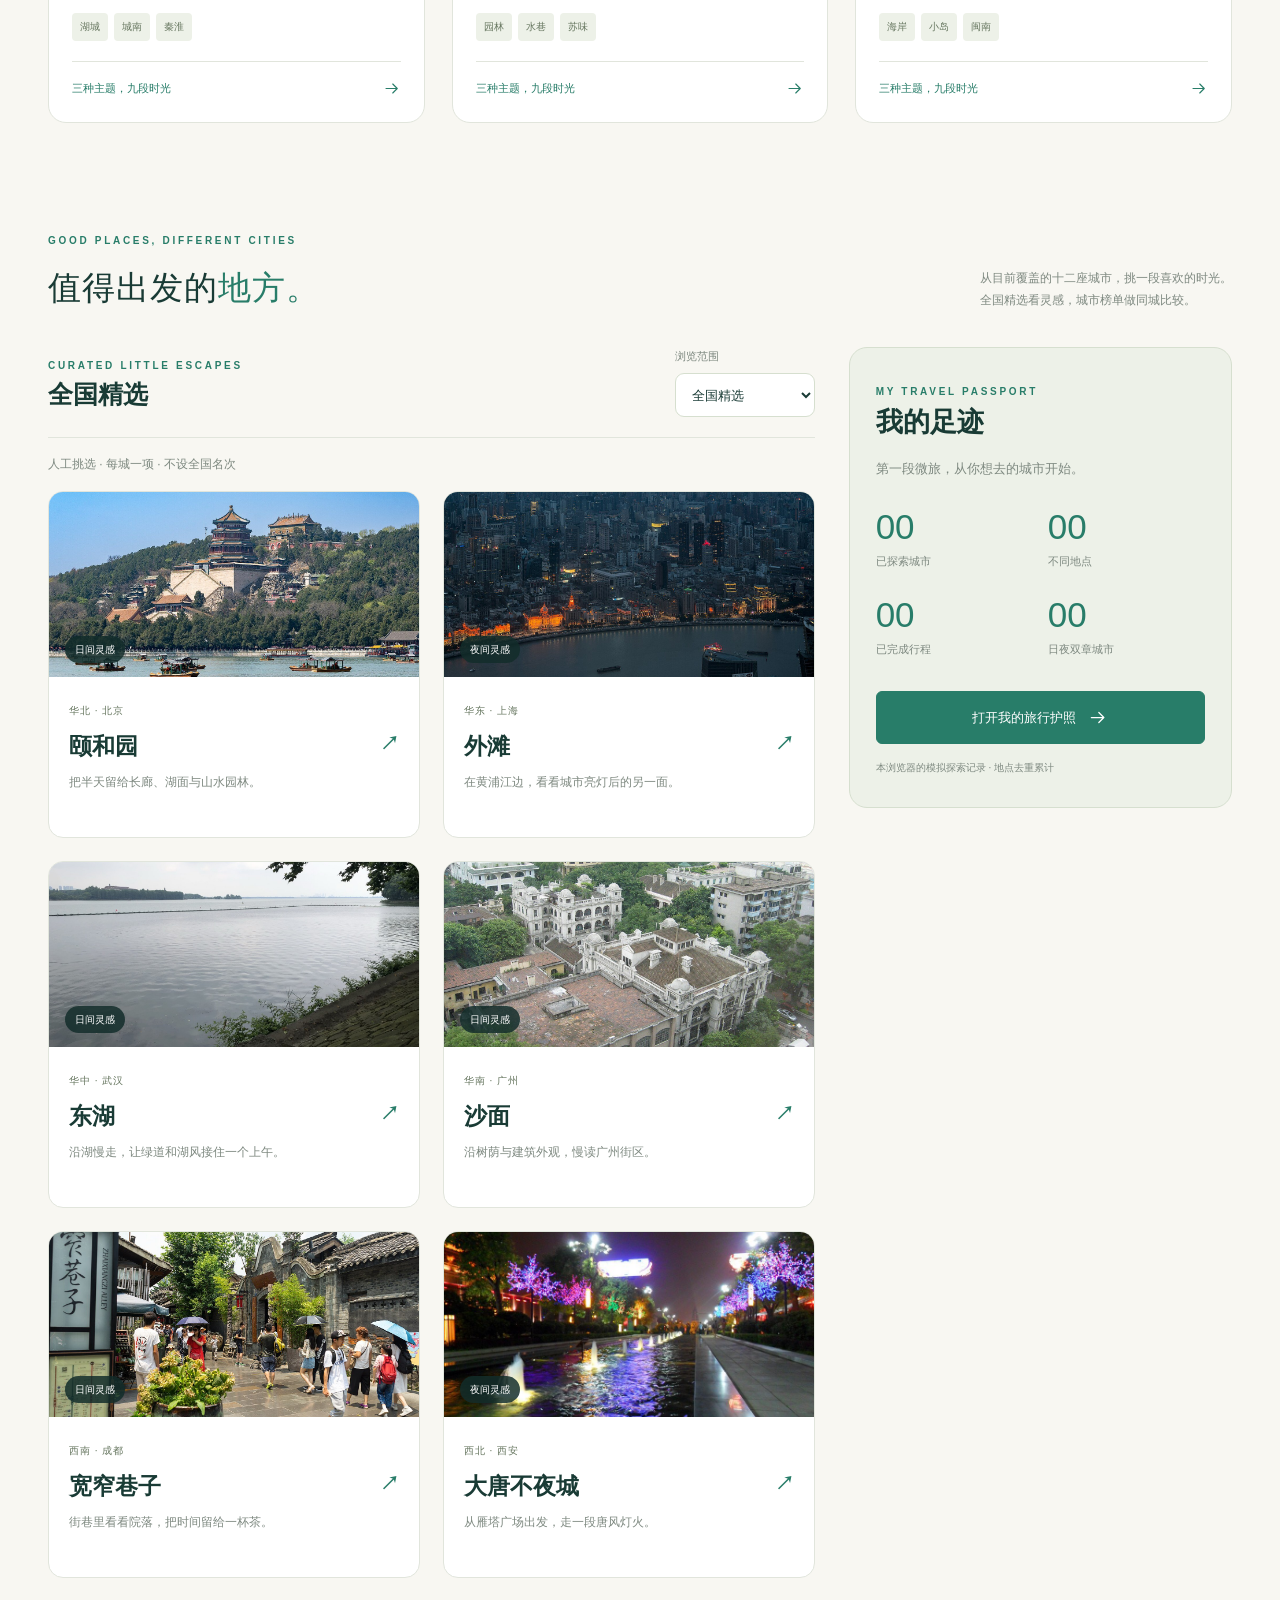
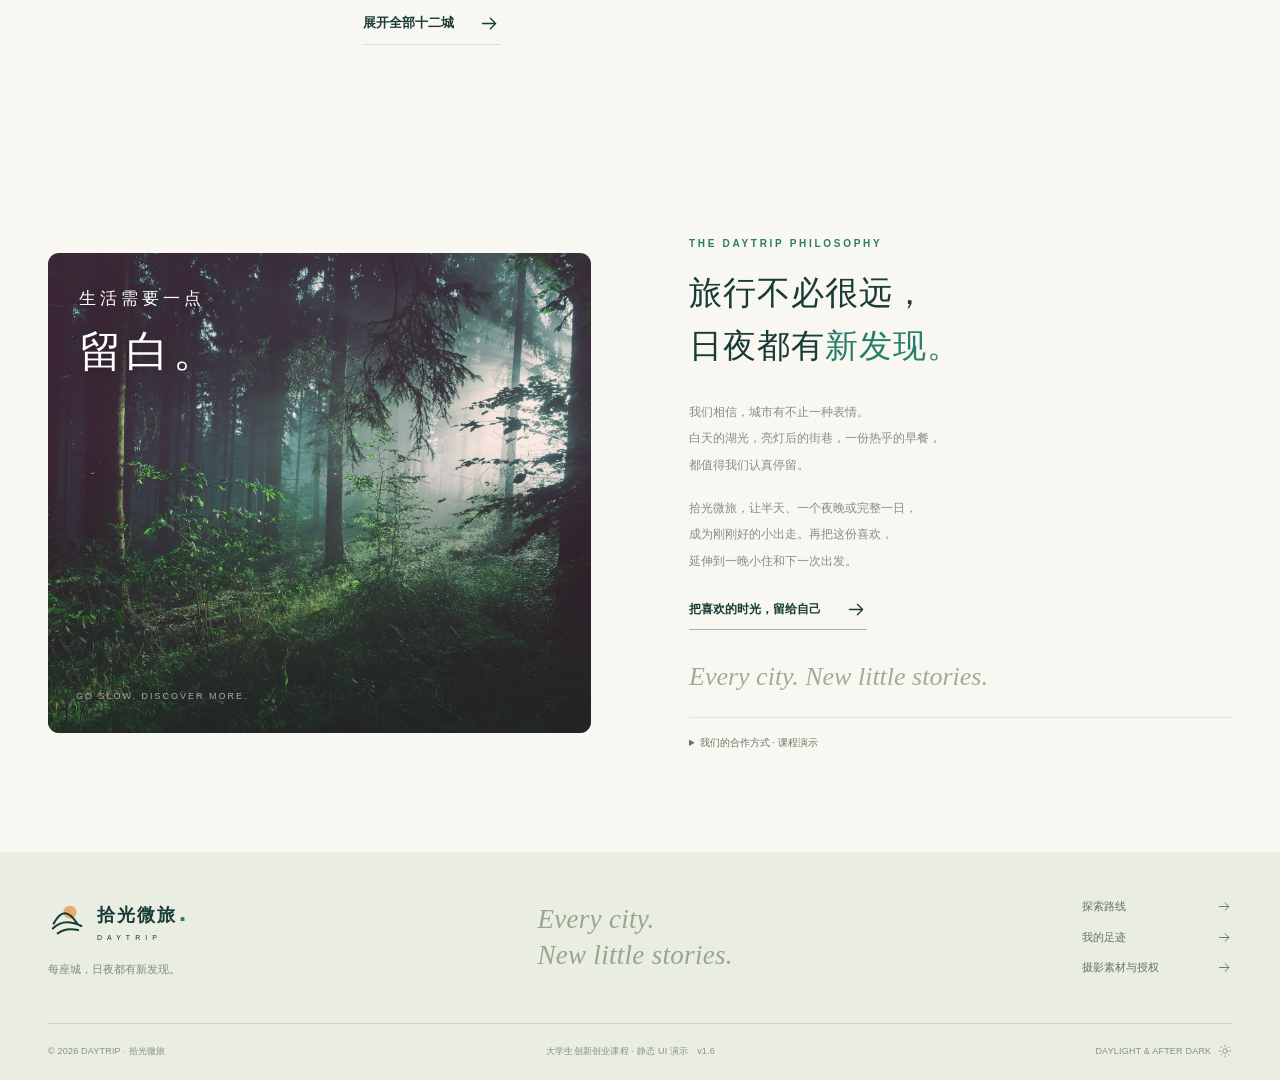
==== commit 659dd069: "Publish Daytrip 1.6 nationwide discovery and cross-city footprints" ====
--- a/index.html
+++ b/index.html
@@ -6,15 +6,31 @@
     <meta name="theme-color" content="#287d69" />
     <meta
       name="description"
-      content="一座城，日夜都有新发现。拾光微旅，一日微旅行灵感与规划。"
+      content="每座城，日夜都有新发现。拾光微旅，一日微旅行灵感与规划。"
     />
-    <title>拾光微旅 DAYTRIP — 一座城，日夜都有新发现</title>
+    <title>拾光微旅 DAYTRIP — 每座城，日夜都有新发现</title>
     <link rel="icon" href="assets/favicon.svg" type="image/svg+xml" />
     <link rel="stylesheet" href="css/style.css" />
     <link rel="stylesheet" href="css/upgrade.css" />
     <link rel="stylesheet" href="css/planning.css" />
+    <link rel="stylesheet" href="css/cities.css" />
+    <link rel="stylesheet" href="css/discovery.css" />
     <script src="js/data.js" defer></script>
+    <script src="js/cities/catalog.js" defer></script>
+    <script src="js/cities/hangzhou.js" defer></script>
+    <script src="js/cities/beijing.js" defer></script>
+    <script src="js/cities/shanghai.js" defer></script>
+    <script src="js/cities/xian.js" defer></script>
+    <script src="js/cities/chengdu.js" defer></script>
+    <script src="js/cities/chongqing.js" defer></script>
+    <script src="js/cities/nanjing.js" defer></script>
+    <script src="js/cities/guangzhou.js" defer></script>
+    <script src="js/cities/suzhou.js" defer></script>
+    <script src="js/cities/xiamen.js" defer></script>
+    <script src="js/cities/changsha.js" defer></script>
+    <script src="js/discovery-data.js" defer></script>
     <script src="js/experience.js" defer></script>
+    <script src="js/discovery-ui.js" defer></script>
     <script src="js/main.js" defer></script>
   </head>
   <body data-page="home">
--- a/css/cities.css
+++ b/css/cities.css
@@ -0,0 +1,109 @@
+/* 十二城发现体验，沿用既有日夜色板。 */
+[hidden] { display:none !important; }
+.city-picker { display:flex; align-items:center; gap:5px; color:var(--green); font-size:11px; flex-shrink:0; }
+.city-picker>span { display:flex; align-items:center; gap:3px; }
+.city-picker .icon { width:15px; height:15px; }
+select:focus-visible { outline:3px solid #d78a36; outline-offset:4px; }
+.city-picker select { min-height:38px; max-width:100%; border:1px solid var(--border-soft); border-radius:24px; background:var(--surface-soft); padding:7px 19px 7px 10px; color:var(--ink); font:inherit; cursor:pointer; }
+.city-discovery { padding-top:96px; padding-bottom:64px; scroll-margin-top:110px; }
+.city-discovery .section-heading h2 { font-size:36px; }
+.discovery-tools { display:flex; justify-content:space-between; align-items:end; gap:26px; padding:22px 0 4px; }
+.discovery-tools label,.route-search-label { display:grid; gap:9px; font-size:12px; color:var(--muted); }
+input[type=search] { width:100%; min-width:0; border:1px solid var(--border-soft); border-radius:12px; background:var(--white); color:var(--ink); font:inherit; font-size:14px; padding:14px 16px; min-height:48px; }
+.discovery-tools label { width:350px; max-width:100%; }
+.region-filters { display:flex; flex-wrap:wrap; gap:7px; padding-bottom:3px; }
+.region-filters .filter { padding:10px 14px; }
+.search-status,.route-result-count { margin:18px 0; color:var(--muted); font-size:12px; }
+.city-grid { display:grid; grid-template-columns:repeat(3,minmax(0,1fr)); gap:27px; }
+.city-card { background:var(--white); border:1px solid var(--line); border-radius:18px; overflow:hidden; transition:transform .2s,box-shadow .2s; min-width:0; }
+.city-card:hover { transform:translateY(-4px); box-shadow:var(--shadow); }
+.city-card-photo { position:relative; height:215px; background:var(--mint); overflow:hidden; }
+.city-card-photo:after { content:''; position:absolute; inset:40% 0 0; background:linear-gradient(transparent,#102a26a8); pointer-events:none; }
+.city-card-photo img { width:100%; height:100%; object-fit:cover; transition:transform .4s; }
+.city-card:hover img { transform:scale(1.035); }
+.city-card-photo>span { position:absolute; bottom:18px; left:22px; z-index:1; font-size:10px; letter-spacing:2px; color:white; }
+.city-card-photo>b { position:absolute; top:16px; right:18px; background:#ffffffde; color:#224c40; padding:6px 9px; border-radius:50%; font-size:10px; }
+.city-card-copy { padding:23px; }
+.city-card-copy>small { color:var(--secondary); font-size:9px; letter-spacing:3px; }
+.city-card-copy h3 { display:flex; justify-content:space-between; align-items:center; font-size:27px; margin:8px 0 12px; }
+.city-card-copy h3>span { font:20px Georgia,serif; color:var(--green); }
+.city-card-copy p { font-size:13px; line-height:1.9; min-height:50px; color:var(--muted); margin:0 0 16px; }
+.city-card-copy>div { display:flex; flex-wrap:wrap; gap:6px; }
+.city-card-copy>div>span { font-size:10px; background:var(--surface-soft); color:var(--secondary); border-radius:4px; padding:5px 8px; }
+.city-card-action { display:flex; align-items:center; justify-content:space-between; border-top:1px solid var(--line); margin-top:20px; padding-top:16px; color:var(--green); font-size:11px; }
+.city-card-action .icon { width:18px; }
+.city-empty,.route-empty { text-align:center; padding:46px 20px; border:1px dashed var(--border-soft); border-radius:16px; background:var(--surface-soft); }
+.city-empty p,.route-empty p { color:var(--muted); margin:14px 0 23px; }
+.city-fieldset { border:0; padding:0; margin:0 0 45px; }
+.city-fieldset legend { font-size:20px; font-weight:600; margin-bottom:22px; }
+.city-fieldset legend>span { color:var(--green); font-size:12px; margin-right:13px; }
+.city-picker-large { font-size:16px; gap:14px; max-width:480px; padding:24px; border:1px solid var(--line); border-radius:14px; background:var(--white); }
+.city-picker-large select { flex:1; padding:12px; border-radius:9px; }
+.city-choice-intro { margin:13px 0 0; color:var(--muted); font-size:13px; }
+.city-banner { display:grid; grid-template-columns:38% 1fr; border-radius:18px; overflow:hidden; background:var(--surface-soft); margin:16px 0 35px; min-height:225px; }
+.city-banner>img { width:100%; height:100%; max-height:300px; object-fit:cover; }
+.city-banner>div { padding:36px; align-self:center; min-width:0; }
+.city-banner h2 { font-size:29px; margin:12px 0; }
+.city-banner p { font-size:13px; line-height:1.9; color:var(--muted); }
+.city-banner a { display:inline-block; margin-top:15px; font-size:11px; color:var(--green); }
+.route-search-label { max-width:500px; margin:28px 0; }
+.route-toolbar,.route-filters { flex-wrap:wrap; gap:12px; }
+.journey-summary { display:grid; grid-template-columns:1fr 1.5fr 1fr; gap:25px; border-block:1px solid var(--line); padding:25px 0; margin:6px 0 28px; }
+.journey-summary>div { display:grid; gap:8px; align-content:center; min-width:0; }
+.journey-summary small { display:block; color:var(--muted); font-size:11px; line-height:1.7; }
+.journey-summary b { font-size:17px; overflow-wrap:anywhere; }
+.journey-summary .journey-transfer { display:flex; align-items:center; gap:12px; font-size:12px; line-height:1.8; }
+.journey-transfer>.icon { flex-shrink:0; color:var(--green); }
+img { max-width:100%; }
+.image-unavailable { min-height:90px; background:linear-gradient(135deg,var(--mint),var(--surface-soft)); }
+.image-unavailable:before { content:'风景暂时藏起来了'; display:grid; place-items:center; height:100%; min-height:90px; color:var(--secondary); font-size:12px; }
+@media (max-width:1150px) {
+  nav { gap:15px; margin-right:10px; }
+  .city-picker:not(.city-picker-large)>span { display:none; }
+  .discovery-tools { align-items:start; flex-direction:column; gap:16px; }
+}
+@media (max-width:900px) {
+  .city-grid { grid-template-columns:repeat(2,minmax(0,1fr)); gap:20px; }
+  .city-discovery .section-heading { align-items:start; gap:16px; }
+  .city-discovery .section-heading h2 { font-size:30px; }
+  .city-banner>div { padding:24px; }
+}
+@media (max-width:600px) {
+  .header-controls { gap:5px; }
+  .nav-wrap { gap:5px; }
+  .nav-wrap>.brand { flex-shrink:0; gap:6px; }
+  .nav-wrap .brand-words strong { font-size:15px; letter-spacing:1px; white-space:nowrap; }
+  .nav-wrap .brand-symbol { width:25px; height:30px; flex-shrink:0; }
+  .nav-wrap .brand-words small { font-size:5px; letter-spacing:3px; }
+  .city-picker select { padding:6px 1px 6px 6px; min-height:34px; font-size:11px; }
+  .city-discovery { padding-top:58px; padding-bottom:35px; }
+  .city-discovery .section-heading { display:block; }
+  .city-discovery .section-heading h2 { font-size:27px; line-height:1.5; }
+  .city-discovery .section-heading h2 .serif-accent { display:block; }
+  .city-discovery .section-heading p { margin-top:16px; }
+  .city-grid { grid-template-columns:1fr; gap:22px; }
+  .city-card-photo { height:215px; }
+  .city-card-copy p { min-height:0; }
+  .region-filters { display:grid; grid-template-columns:repeat(4,minmax(0,1fr)); width:100%; gap:5px; }
+  .region-filters .filter { padding:9px 12px; font-size:11px; }
+  .city-picker-large { padding:18px; font-size:15px; }
+  .city-picker-large>span { display:flex; }
+  .city-picker-large select { padding:12px; font-size:15px; }
+  .city-fieldset legend { font-size:17px; }
+  .city-banner { grid-template-columns:1fr; }
+  .city-banner>img { height:170px; }
+  .city-banner>div { padding:23px; }
+  .city-banner h2 { font-size:24px; }
+  .journey-summary { grid-template-columns:1fr; gap:18px; }
+  .journey-summary b { font-size:16px; }
+  .route-filters { width:100%; }
+  .route-empty h2 { font-size:20px; }
+}
+.source-notes { margin:22px 0; padding:20px 23px; border:1px solid var(--line); border-radius:12px; color:var(--muted); font-size:12px; }
+.source-notes summary { color:var(--green); cursor:pointer; }
+.source-notes p { margin:12px 0; }
+.source-notes a { display:inline-block; margin:4px 16px 4px 0; color:var(--green); text-decoration:underline; text-underline-offset:4px; }
+@media (prefers-reduced-motion:reduce) {
+  .city-card,.city-card-photo img { transition:none; }
+  .city-card:hover,.city-card:hover img { transform:none; }
+}
--- a/css/discovery.css
+++ b/css/discovery.css
@@ -0,0 +1,152 @@
+/* 全国发现与跨城旅行护照，复用品牌日夜色板。 */
+.national-discovery { padding-block:45px 90px; scroll-margin-top:110px; }
+.national-layout { display:grid; grid-template-columns:minmax(0,2fr) minmax(260px,1fr); gap:34px; align-items:start; }
+.discovery-heading { display:flex; justify-content:space-between; align-items:center; gap:20px; padding-bottom:20px; border-bottom:1px solid var(--line); }
+.discovery-heading .eyebrow { margin-bottom:6px; }
+.discovery-heading h3 { font-size:25px; }
+.discovery-heading label,.route-scope-tools label,.footprint-toolbar label { display:grid; gap:7px; color:var(--muted); font-size:11px; }
+.discovery-heading select,.route-scope-tools select,.footprint-toolbar select { min-height:44px; border:1px solid var(--border-soft); border-radius:9px; background:var(--white); color:var(--ink); padding:10px 12px; font:inherit; font-size:13px; }
+.discovery-heading select { min-width:140px; }
+.discovery-note { color:var(--muted); font-size:12px; padding:16px 0; }
+.selection-grid { display:grid; grid-template-columns:repeat(2,minmax(0,1fr)); gap:23px; }
+.selection-card { min-width:0; overflow:hidden; border:1px solid var(--line); border-radius:15px; background:var(--white); }
+.selection-photo { position:relative; height:185px; overflow:hidden; background:var(--mint); }
+.selection-photo img { width:100%; height:100%; object-fit:cover; transition:transform .3s; }
+.selection-card a:hover img { transform:scale(1.04); }
+.selection-photo>span { position:absolute; left:16px; bottom:14px; background:#122d2ad6; color:#fff; border-radius:20px; padding:5px 10px; font-size:10px; }
+.selection-copy { padding:20px; }
+.selection-copy>small { font-size:10px; color:var(--secondary); letter-spacing:1px; }
+.selection-copy h3 { font-size:23px; display:flex; justify-content:space-between; gap:12px; margin:8px 0; }
+.selection-copy h3 span { color:var(--green); font-size:19px; }
+.selection-copy p { color:var(--muted); font-size:12px; line-height:1.9; min-height:46px; }
+.selection-expand { display:flex; margin:25px auto 0; background:none; border:0; border-bottom:1px solid var(--border-soft); padding:9px 0; }
+.passport-summary { border:1px solid var(--border-soft); background:var(--surface-soft); border-radius:18px; padding:30px 26px; }
+.passport-summary h3 { font-size:27px; }
+.passport-summary>p { color:var(--muted); font-size:13px; line-height:1.9; margin:15px 0 25px; }
+.passport-stats { display:grid; grid-template-columns:repeat(2,minmax(0,1fr)); gap:22px 15px; }
+.passport-stats>div { display:grid; gap:4px; }
+.passport-stats b { font-size:35px; line-height:1.2; color:var(--green); font-weight:500; }
+.passport-stats span { font-size:11px; color:var(--muted); }
+.passport-summary>.btn { width:100%; margin-top:32px; padding-inline:12px; gap:12px; }
+.passport-summary>small { display:block; color:var(--muted); font-size:10px; line-height:1.8; margin-top:15px; }
+.city-rank-board { padding:12px 20px 23px; border:1px solid var(--line); border-radius:14px; background:var(--white); margin-top:18px; }
+.city-rank-board .ranking-tabs { display:flex; flex-wrap:wrap; }
+.city-rank-board .rank-text { min-width:0; }
+.city-rank-board .rank-text b { overflow-wrap:anywhere; }
+.city-rank-board>.text-link { margin-top:20px; }
+.route-scope-tools { display:grid; grid-template-columns:minmax(130px,1fr) minmax(130px,1fr) minmax(200px,2fr); gap:20px; margin:35px 0; padding:24px; border:1px solid var(--line); border-radius:14px; background:var(--surface-soft); }
+.route-scope-tools input { min-height:44px; padding-block:10px; }
+.route-theme-filters { margin:24px 0 0; }
+.route-card-bottom>span { font-size:11px; color:var(--muted); }
+.local-footprint-link { margin-right:25px; margin-bottom:25px; }
+.finish-passport-links { display:flex; justify-content:center; gap:25px; flex-wrap:wrap; margin:25px 0; }
+.missing-route { min-height:62vh; display:flex; flex-direction:column; align-items:center; justify-content:center; text-align:center; gap:24px; padding-block:90px; }
+.missing-route>.icon { width:50px; height:50px; color:var(--green); }
+.missing-route h1 { font-size:35px; }
+.missing-route p { color:var(--muted); }
+.missing-route>div { display:flex; justify-content:center; flex-wrap:wrap; gap:15px; }
+.footprints-page { padding-block:65px 90px; }
+.passport-overview { display:grid; grid-template-columns:1fr 1.2fr; gap:35px; align-items:center; padding:38px; border:1px solid var(--border-soft); border-radius:20px; background:var(--surface-soft); }
+.passport-overview h2 { font-size:32px; }
+.passport-overview p { color:var(--muted); font-size:13px; margin-top:10px; }
+.passport-overview .passport-stats { grid-template-columns:repeat(4,minmax(0,1fr)); }
+.passport-overview .passport-stats b { font-size:38px; }
+.passport-empty { display:flex; justify-content:space-between; align-items:center; gap:25px; background:var(--white); border:1px dashed var(--border-soft); border-radius:16px; padding:30px; margin-top:25px; }
+.passport-empty h2 { font-size:20px; margin:12px 0; }
+.passport-empty p { color:var(--muted); font-size:12px; }
+.passport-empty .btn { flex-shrink:0; }
+.passport-empty .icon { color:var(--green); }
+.passport-empty .btn .icon { color:inherit; }
+.footprint-toolbar { display:flex; justify-content:space-between; align-items:end; flex-wrap:wrap; gap:22px; margin-top:45px; }
+.footprint-toolbar>div { display:flex; gap:7px; }
+.footprint-toolbar select { min-width:150px; }
+.footprint-result-count { font-size:12px; color:var(--muted); margin:20px 0; }
+.footprint-grid { display:grid; grid-template-columns:repeat(2,minmax(0,1fr)); gap:25px; align-items:start; }
+.footprint-city { min-width:0; border:1px solid var(--line); background:var(--white); padding:27px; border-radius:17px; }
+.footprint-city-heading { display:flex; gap:18px; align-items:center; }
+.footprint-city-heading>img { width:70px; height:70px; border-radius:12px; object-fit:cover; flex-shrink:0; }
+.footprint-city-heading h2 { font-size:27px; margin-top:4px; }
+.footprint-city-heading small { font-size:9px; color:var(--muted); letter-spacing:1px; }
+.footprint-status { margin-left:auto; font-size:10px; color:var(--secondary); background:var(--surface-soft); padding:5px 8px; border-radius:15px; white-space:nowrap; }
+.footprint-counts { display:flex; gap:28px; border-top:1px solid var(--line); padding-top:20px; margin-top:22px; color:var(--muted); font-size:12px; }
+.footprint-counts b { font-size:25px; color:var(--ink); font-weight:500; }
+.passport-badges { display:flex; gap:12px; margin-top:20px; }
+.passport-badges>span { flex:1; display:flex; align-items:center; gap:7px; border:1px dashed var(--line); color:var(--muted); padding:12px 10px; border-radius:11px; font-size:12px; }
+.passport-badges small { font-size:9px; margin-left:auto; }
+.passport-badges .icon { width:17px; height:17px; }
+.passport-badges>.earned { border:1px solid var(--border-soft); background:var(--surface-soft); color:var(--green); }
+.footprint-records { margin-top:22px; font-size:12px; }
+.footprint-records summary { cursor:pointer; color:var(--green); padding:8px 0; }
+.footprint-records h3 { font-size:13px; margin:17px 0 9px; }
+.footprint-records p { color:var(--muted); }
+.completed-trips { list-style:none; padding:0; margin:0; }
+.completed-trips li { border-bottom:1px solid var(--line); }
+.completed-trips a { display:flex; justify-content:space-between; gap:15px; padding:12px 0; font-size:12px; }
+.completed-trips span { flex-shrink:0; color:var(--green); font-size:10px; }
+.footprint-city-actions { display:flex; justify-content:space-between; flex-wrap:wrap; gap:15px; margin-top:20px; }
+.footprint-city-actions .text-link { font-size:11px; gap:12px; }
+.footprint-filter-empty { text-align:center; border:1px dashed var(--line); border-radius:15px; padding:40px 20px; background:var(--surface-soft); }
+.footprint-filter-empty p { margin:13px 0 20px; color:var(--muted); }
+.passport-storage-note { font-size:11px; color:var(--muted); line-height:1.9; margin-top:35px; }
+@media (max-width:1000px) {
+  .national-layout { gap:22px; grid-template-columns:minmax(0,1.65fr) minmax(230px,1fr); }
+  .passport-summary { padding:25px 20px; }
+  .passport-overview { grid-template-columns:1fr; }
+  .passport-overview .passport-stats { margin-top:10px; }
+  .passport-badges>span { flex-wrap:wrap; }
+  .passport-badges small { margin-left:0; }
+}
+@media (max-width:760px) {
+  .national-layout { grid-template-columns:1fr; gap:35px; }
+  .passport-summary .passport-stats { grid-template-columns:repeat(4,minmax(0,1fr)); }
+  .passport-summary>.btn { max-width:350px; }
+  .route-scope-tools { grid-template-columns:repeat(2,minmax(0,1fr)); padding:20px; gap:16px; }
+  .route-scope-tools>label:last-child { grid-column:1/-1; }
+  .footprint-grid { grid-template-columns:1fr; }
+  .passport-empty { align-items:start; flex-direction:column; }
+  .passport-overview { padding:28px; }
+  .footprints-page { padding-top:45px; }
+}
+@media (max-width:600px) {
+  .selection-grid { grid-template-columns:1fr; gap:22px; }
+  .selection-photo { height:205px; }
+  .discovery-heading { align-items:start; flex-direction:column; gap:16px; }
+  .discovery-heading label { width:100%; }
+  .discovery-heading h3 { font-size:24px; }
+  .national-discovery { padding-block:25px 55px; }
+  .national-discovery .section-heading { display:block; }
+  .national-discovery .section-heading h2 { font-size:28px; }
+  .national-discovery .section-heading p { margin-top:15px; }
+  .passport-summary .passport-stats { grid-template-columns:repeat(2,minmax(0,1fr)); }
+  .passport-overview .passport-stats { grid-template-columns:repeat(2,minmax(0,1fr)); gap:24px; }
+  .passport-overview { padding:24px; }
+  .passport-overview h2 { font-size:27px; }
+  .passport-empty { padding:22px; }
+  .passport-empty h2 { font-size:19px; }
+  .passport-empty .btn { width:100%; padding-inline:12px; }
+  .footprint-city { padding:22px 18px; }
+  .footprint-city-heading { gap:12px; }
+  .footprint-city-heading>img { width:55px; height:60px; }
+  .footprint-city-heading h2 { font-size:24px; }
+  .footprint-city-heading small { font-size:8px; }
+  .passport-badges { gap:8px; }
+  .passport-badges>span { font-size:11px; padding:10px 8px; }
+  .completed-trips a { flex-direction:column; gap:3px; }
+  .city-rank-board { padding-inline:13px; }
+  .city-rank-board .ranking-tabs { gap:16px; }
+  .city-rank-board .ranking-tabs button { font-size:11px; }
+  .city-rank-board .rank-value small { max-width:60px; }
+  .missing-route h1 { font-size:27px; }
+  .city-picker:not(.city-picker-large) select { max-width:88px; }
+}
+@media (max-width:380px) {
+  .nav-wrap .brand-words strong { font-size:14px; letter-spacing:0; }
+  .nav-wrap .brand-symbol { width:23px; }
+  .city-picker:not(.city-picker-large) select { max-width:76px; }
+  .header-controls { gap:3px; }
+  .appearance-toggle { padding-inline:6px; gap:4px; }
+}
+@media (prefers-reduced-motion:reduce) {
+  .selection-photo img { transition:none; }
+  .selection-card a:hover img { transform:none; }
+}
